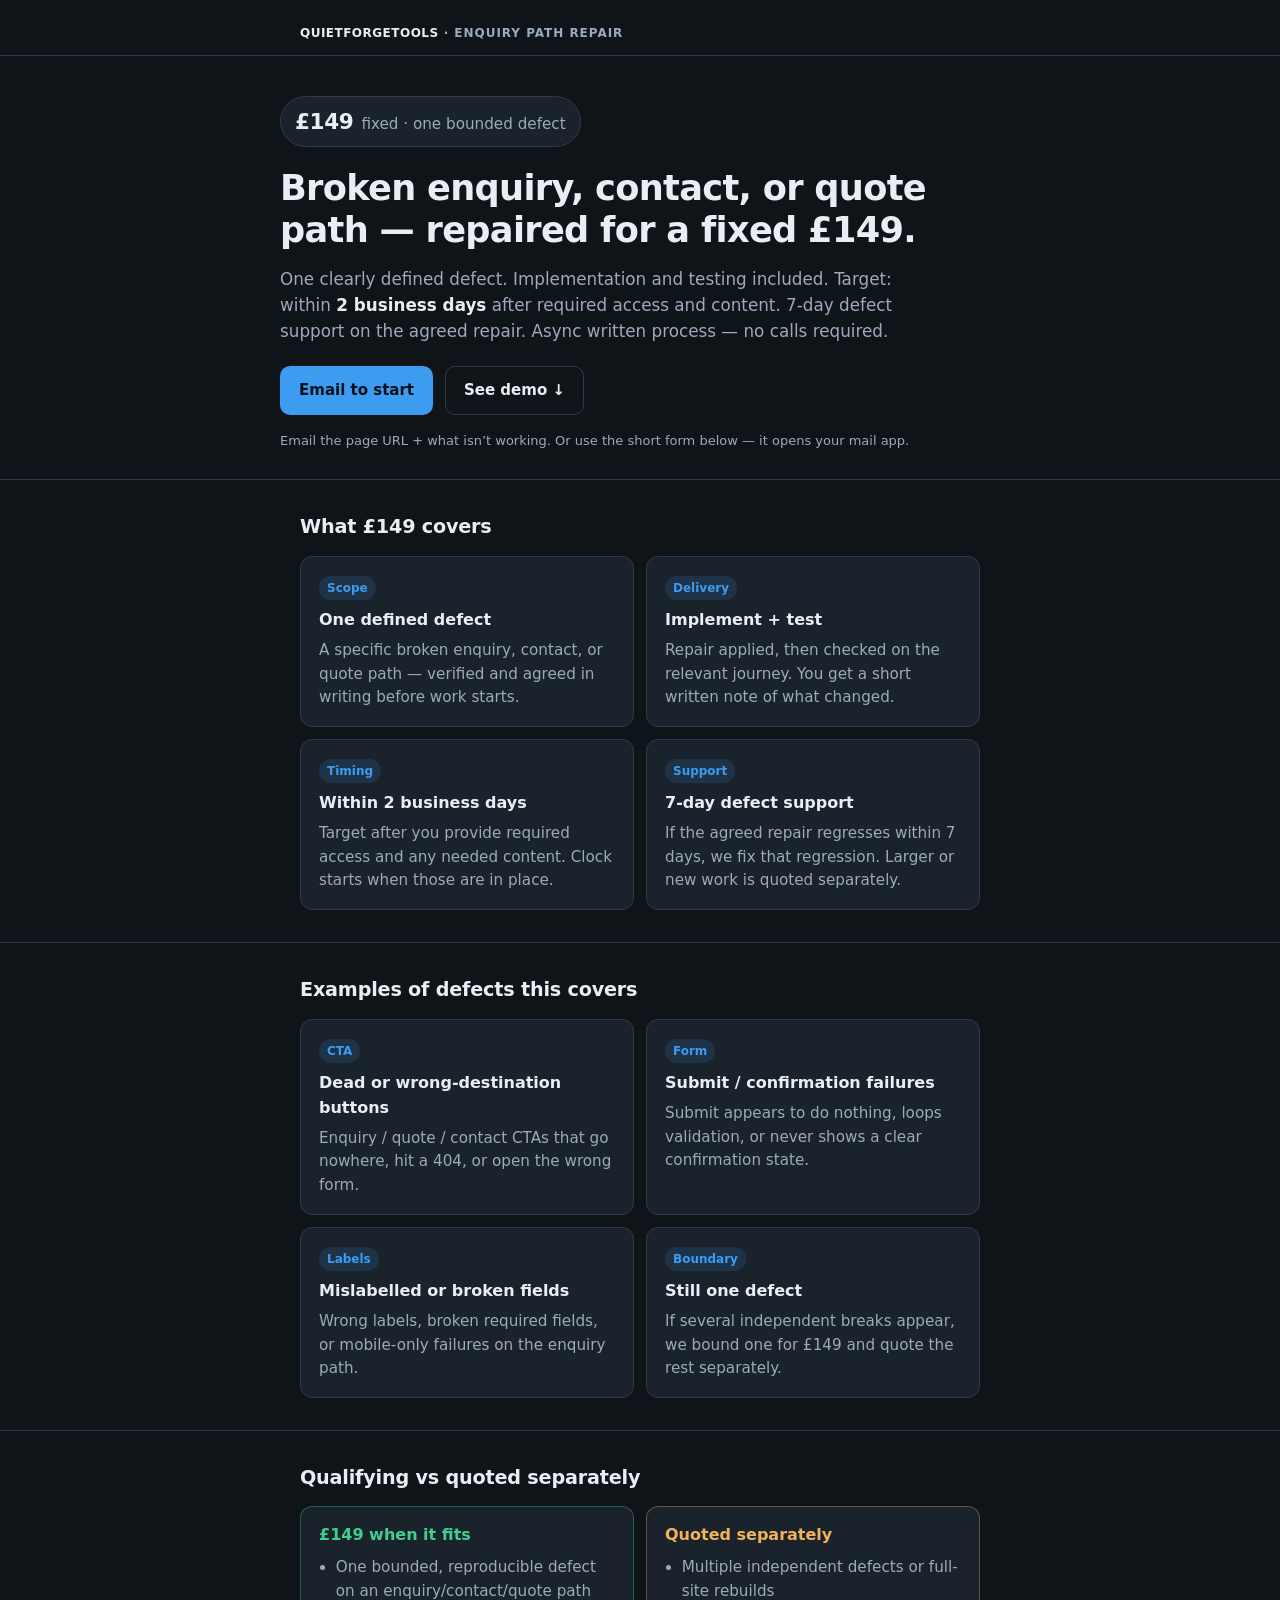
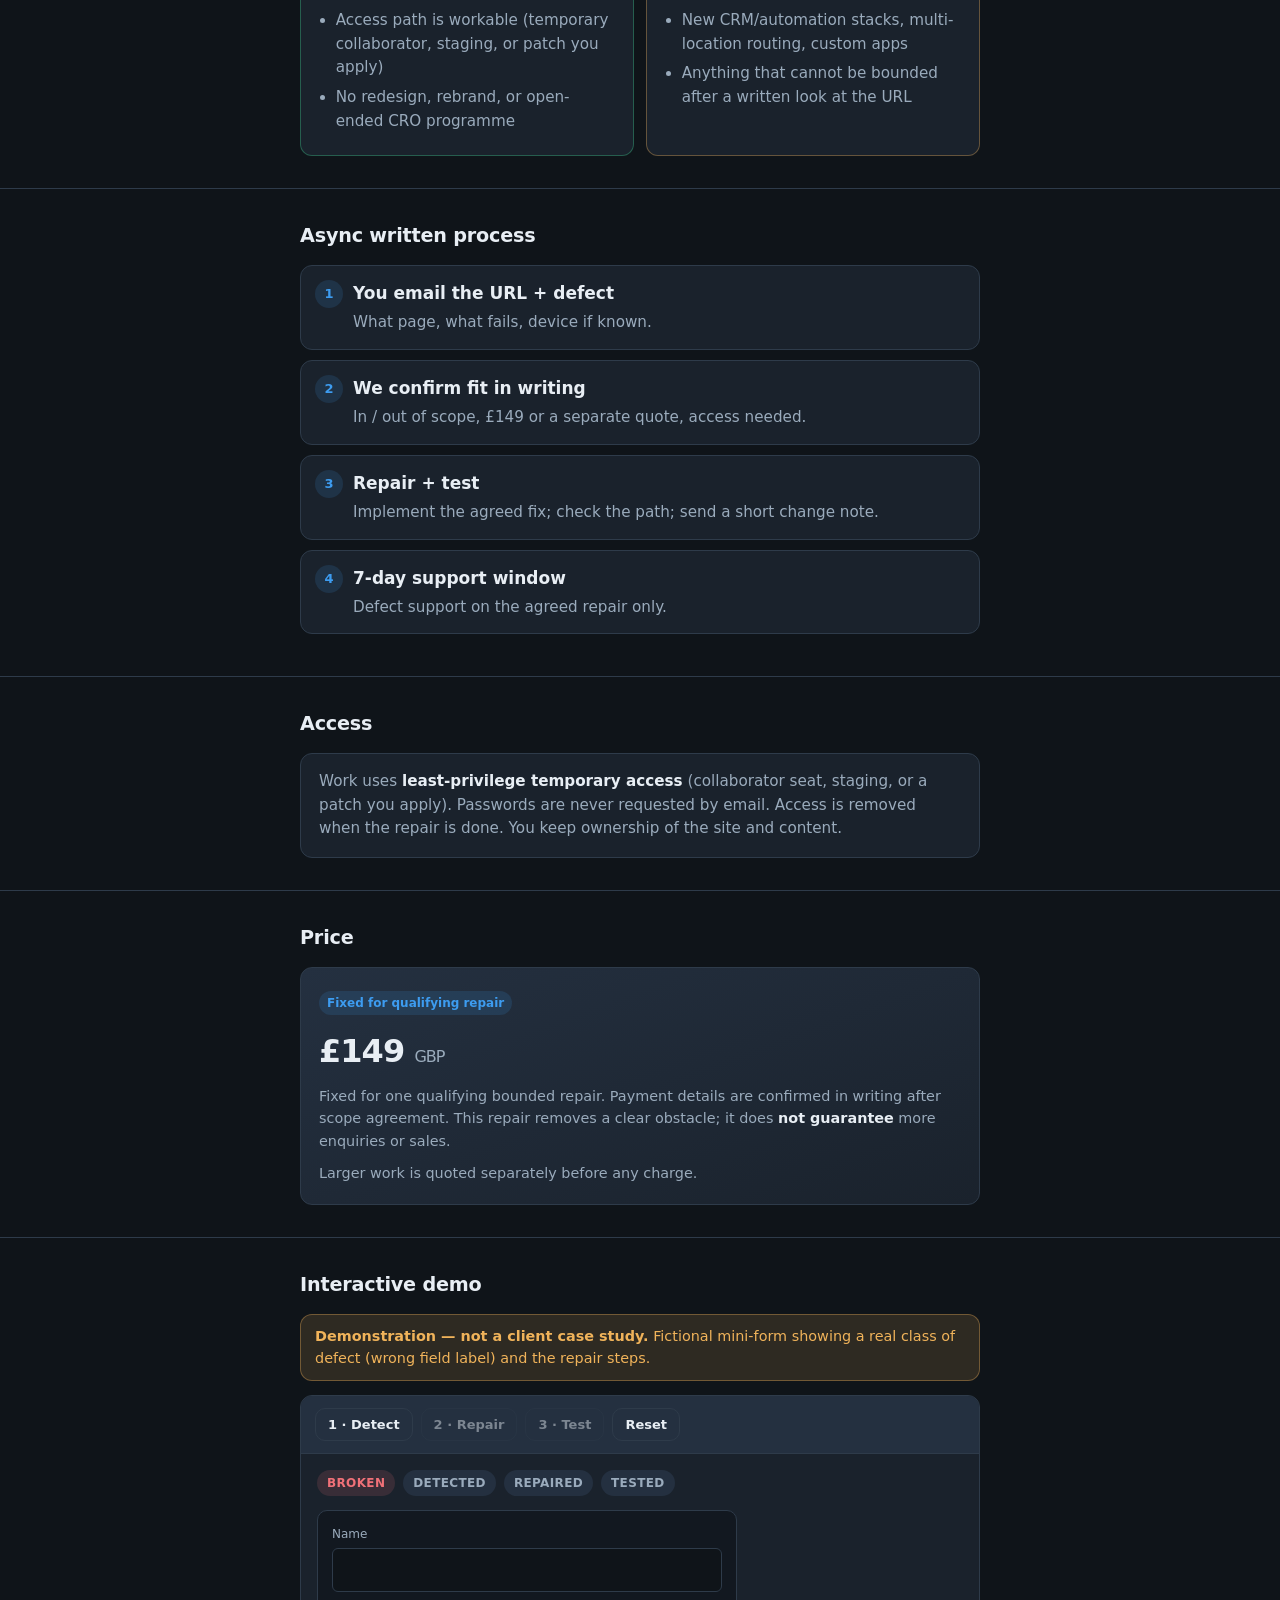
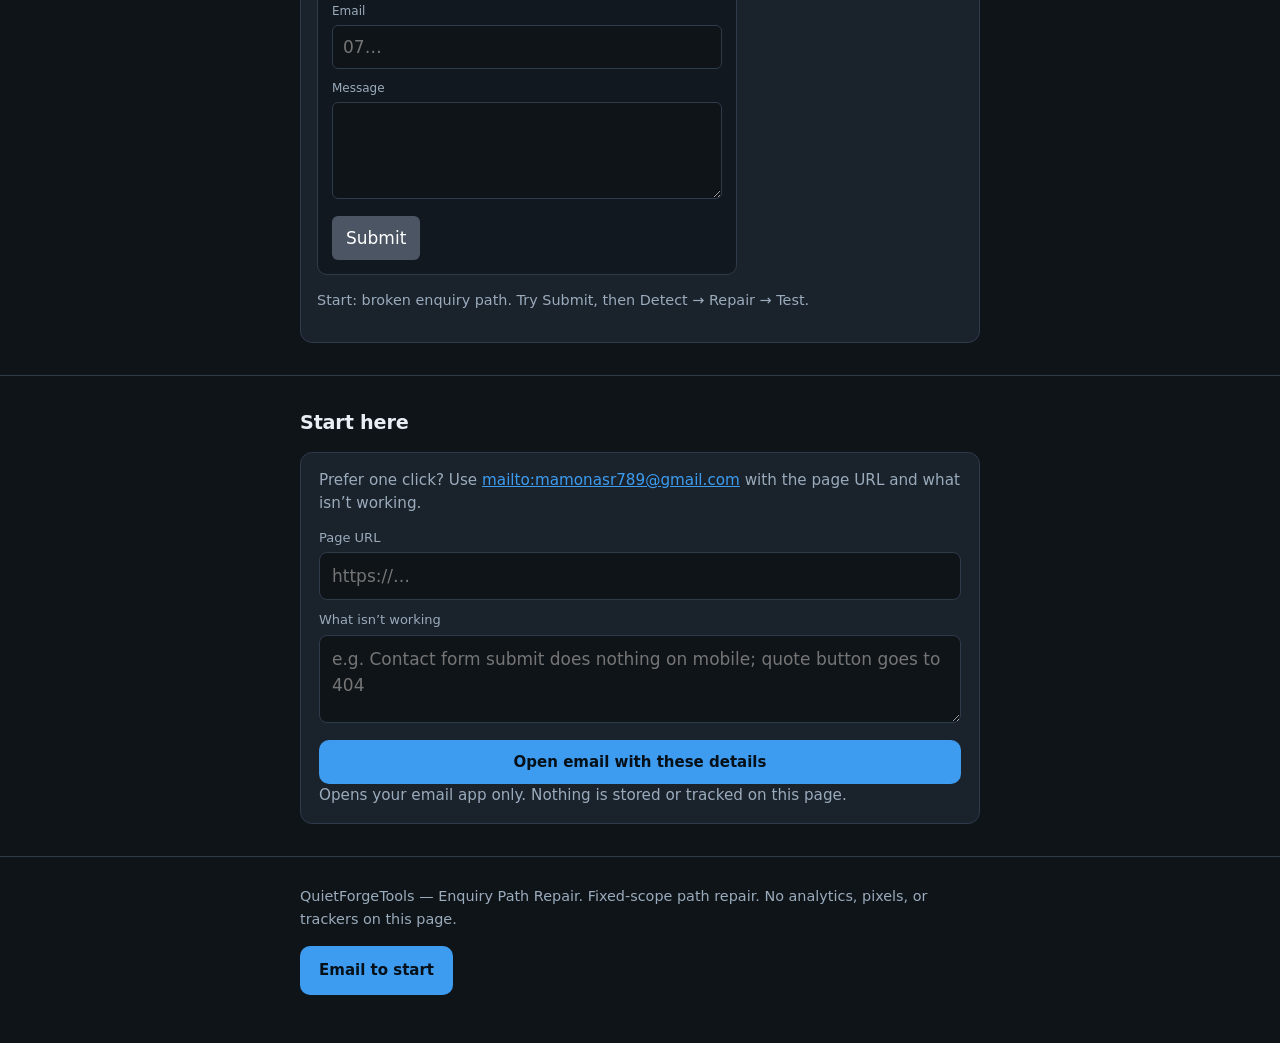
==== index.html @ 71a344bf "Initial Enquiry Path Repair £149 offer page QuietForgeTools challenge sales surface. No trackers. De" ====
<!DOCTYPE html>
<html lang="en">
<head>
  <meta charset="utf-8" />
  <meta name="viewport" content="width=device-width, initial-scale=1" />
  <title>Enquiry Path Repair — £149 | QuietForgeTools</title>
  <meta name="description" content="Fixed £149 repair for one clearly defined broken enquiry, contact, or quote path. Implementation, testing, async written process. QuietForgeTools." />
  <link rel="stylesheet" href="styles.css" />
</head>
<body>
  <header>
    <div class="wrap">
      <div class="brand"><span>QuietForgeTools</span> · Enquiry Path Repair</div>
    </div>
  </header>

  <main>
    <div class="wrap hero">
      <div class="price-chip"><strong>£149</strong> fixed · one bounded defect</div>
      <h1>Broken enquiry, contact, or quote path — repaired for a fixed £149.</h1>
      <p class="lead">
        One clearly defined defect. Implementation and testing included.
        Target: within <strong style="color:var(--text)">2 business days</strong> after required access and content.
        7-day defect support on the agreed repair. Async written process — no calls required.
      </p>
      <div class="cta-row">
        <a class="btn btn-primary" href="mailto:mamonasr789@gmail.com?subject=Enquiry%20Path%20Repair%20%E2%80%94%20%C2%A3149&body=Page%20URL%3A%20%0A%0AWhat%20isn%27t%20working%3A%20%0A">Email to start</a>
        <a class="btn btn-ghost" href="#demo">See demo ↓</a>
        <p class="btn-note">Email the page URL + what isn’t working. Or use the short form below — it opens your mail app.</p>
      </div>
    </div>

    <section id="what">
      <div class="wrap">
        <h2>What £149 covers</h2>
        <div class="grid two">
          <div class="card">
            <div class="tag">Scope</div>
            <h3>One defined defect</h3>
            <p>A specific broken enquiry, contact, or quote path — verified and agreed in writing before work starts.</p>
          </div>
          <div class="card">
            <div class="tag">Delivery</div>
            <h3>Implement + test</h3>
            <p>Repair applied, then checked on the relevant journey. You get a short written note of what changed.</p>
          </div>
          <div class="card">
            <div class="tag">Timing</div>
            <h3>Within 2 business days</h3>
            <p>Target after you provide required access and any needed content. Clock starts when those are in place.</p>
          </div>
          <div class="card">
            <div class="tag">Support</div>
            <h3>7-day defect support</h3>
            <p>If the agreed repair regresses within 7 days, we fix that regression. Larger or new work is quoted separately.</p>
          </div>
        </div>
      </div>
    </section>


    <section id="examples">
      <div class="wrap">
        <h2>Examples of defects this covers</h2>
        <div class="grid two">
          <div class="card">
            <div class="tag">CTA</div>
            <h3>Dead or wrong-destination buttons</h3>
            <p>Enquiry / quote / contact CTAs that go nowhere, hit a 404, or open the wrong form.</p>
          </div>
          <div class="card">
            <div class="tag">Form</div>
            <h3>Submit / confirmation failures</h3>
            <p>Submit appears to do nothing, loops validation, or never shows a clear confirmation state.</p>
          </div>
          <div class="card">
            <div class="tag">Labels</div>
            <h3>Mislabelled or broken fields</h3>
            <p>Wrong labels, broken required fields, or mobile-only failures on the enquiry path.</p>
          </div>
          <div class="card">
            <div class="tag">Boundary</div>
            <h3>Still one defect</h3>
            <p>If several independent breaks appear, we bound one for £149 and quote the rest separately.</p>
          </div>
        </div>
      </div>
    </section>

    <section id="fit">
      <div class="wrap">
        <h2>Qualifying vs quoted separately</h2>
        <div class="vs">
          <div class="card yes">
            <h3 style="color: var(--ok);">£149 when it fits</h3>
            <ul>
              <li>One bounded, reproducible defect on an enquiry/contact/quote path</li>
              <li>Access path is workable (temporary collaborator, staging, or patch you apply)</li>
              <li>No redesign, rebrand, or open-ended CRO programme</li>
            </ul>
          </div>
          <div class="card no">
            <h3 style="color: var(--warn);">Quoted separately</h3>
            <ul>
              <li>Multiple independent defects or full-site rebuilds</li>
              <li>New CRM/automation stacks, multi-location routing, custom apps</li>
              <li>Anything that cannot be bounded after a written look at the URL</li>
            </ul>
          </div>
        </div>
      </div>
    </section>

    <section id="process">
      <div class="wrap">
        <h2>Async written process</h2>
        <ol class="steps">
          <li><strong>You email the URL + defect</strong><span>What page, what fails, device if known.</span></li>
          <li><strong>We confirm fit in writing</strong><span>In / out of scope, £149 or a separate quote, access needed.</span></li>
          <li><strong>Repair + test</strong><span>Implement the agreed fix; check the path; send a short change note.</span></li>
          <li><strong>7-day support window</strong><span>Defect support on the agreed repair only.</span></li>
        </ol>
      </div>
    </section>


    <section id="access">
      <div class="wrap">
        <h2>Access</h2>
        <div class="card">
          <p>
            Work uses <strong style="color: var(--text);">least-privilege temporary access</strong>
            (collaborator seat, staging, or a patch you apply). Passwords are never requested by email.
            Access is removed when the repair is done. You keep ownership of the site and content.
          </p>
        </div>
      </div>
    </section>

    <section id="pricing">
      <div class="wrap">
        <h2>Price</h2>
        <div class="price-box">
          <div class="tag">Fixed for qualifying repair</div>
          <div class="amount">£149 <span>GBP</span></div>
          <p class="fine" style="margin-bottom: 10px;">
            Fixed for one qualifying bounded repair. Payment details are confirmed in writing after scope agreement.
            This repair removes a clear obstacle; it does <strong style="color: var(--text);">not guarantee</strong> more enquiries or sales.
          </p>
          <p class="fine">Larger work is quoted separately before any charge.</p>
        </div>
      </div>
    </section>

    <section id="demo">
      <div class="wrap">
        <h2>Interactive demo</h2>
        <div class="demo-banner"><strong>Demonstration — not a client case study.</strong> Fictional mini-form showing a real class of defect (wrong field label) and the repair steps.</div>
        <div class="demo-panel">
          <div class="demo-toolbar">
            <button type="button" class="btn btn-ghost" id="btnDetect">1 · Detect</button>
            <button type="button" class="btn btn-ghost" id="btnRepair">2 · Repair</button>
            <button type="button" class="btn btn-ghost" id="btnTest">3 · Test</button>
            <button type="button" class="btn btn-ghost" id="btnReset">Reset</button>
          </div>
          <div class="demo-stage">
            <div class="demo-status" aria-live="polite">
              <span class="pill broken" id="pillBroken">Broken</span>
              <span class="pill detected" id="pillDetected">Detected</span>
              <span class="pill repaired" id="pillRepaired">Repaired</span>
              <span class="pill tested" id="pillTested">Tested</span>
            </div>
            <form class="fake-form" id="demoForm" novalidate>
              <div class="field">
                <label for="demoName">Name</label>
                <input id="demoName" name="name" autocomplete="name" />
              </div>
              <div class="field">
                <label for="demoPhone" id="demoLabelPhone">Email</label>
                <input id="demoPhone" name="phone" type="tel" inputmode="tel" autocomplete="tel" placeholder="07…" />
              </div>
              <div class="field">
                <label for="demoMsg">Message</label>
                <textarea id="demoMsg" name="message" rows="3"></textarea>
              </div>
              <button type="submit">Submit</button>
              <p class="err" role="alert">Nothing useful happens — the phone field is mislabelled “Email”, and there is no confirmation.</p>
              <p class="okmsg" role="status">Enquiry path complete (demo). On a live site this would also confirm your real delivery route.</p>
            </form>
            <p class="demo-log" id="demoLog" aria-live="polite"></p>
          </div>
        </div>
      </div>
    </section>

    <section id="start">
      <div class="wrap">
        <h2>Start here</h2>
        <div class="card">
          <p style="margin-bottom: 12px;">
            Prefer one click? Use
            <a href="mailto:mamonasr789@gmail.com?subject=Enquiry%20Path%20Repair%20%E2%80%94%20%C2%A3149&body=Page%20URL%3A%20%0A%0AWhat%20isn%27t%20working%3A%20%0A">mailto:mamonasr789@gmail.com</a>
            with the page URL and what isn’t working.
          </p>
          <form id="intakeForm" class="intake">
            <div>
              <label for="intakeUrl">Page URL</label>
              <input id="intakeUrl" name="url" type="url" placeholder="https://…" required />
            </div>
            <div>
              <label for="intakeDefect">What isn’t working</label>
              <textarea id="intakeDefect" name="defect" required placeholder="e.g. Contact form submit does nothing on mobile; quote button goes to 404"></textarea>
            </div>
            <button type="submit" class="btn btn-primary">Open email with these details</button>
          </form>
          <p class="btn-note">Opens your email app only. Nothing is stored or tracked on this page.</p>
        </div>
      </div>
    </section>
  </main>

  <footer>
    <div class="wrap">
      <p class="fine">QuietForgeTools — Enquiry Path Repair. Fixed-scope path repair. No analytics, pixels, or trackers on this page.</p>
      <div class="cta-row">
        <a class="btn btn-primary" href="mailto:mamonasr789@gmail.com?subject=Enquiry%20Path%20Repair%20%E2%80%94%20%C2%A3149&body=Page%20URL%3A%20%0A%0AWhat%20isn%27t%20working%3A%20%0A">Email to start</a>
      </div>
    </div>
  </footer>
  <script src="demo.js"></script>
</body>
</html>
---- styles.css ----
:root {
  --bg: #0f1419;
  --surface: #1a222c;
  --surface2: #243040;
  --text: #e8eef4;
  --muted: #9aabbc;
  --accent: #3d9cf0;
  --accent-soft: rgba(61, 156, 240, 0.14);
  --border: #2e3b4a;
  --ok: #3ecf8e;
  --ok-soft: rgba(62, 207, 142, 0.14);
  --warn: #f0b35a;
  --warn-soft: rgba(240, 179, 90, 0.14);
  --bad: #f07178;
  --bad-soft: rgba(240, 113, 120, 0.14);
  --radius: 12px;
  --max: 720px;
  --font: "Segoe UI", system-ui, -apple-system, sans-serif;
}
* { box-sizing: border-box; }
html { scroll-behavior: smooth; }
body {
  margin: 0;
  font-family: var(--font);
  background: var(--bg);
  color: var(--text);
  line-height: 1.55;
  font-size: 17px;
}
a { color: var(--accent); }
.wrap { max-width: var(--max); margin: 0 auto; padding: 0 20px; }
header {
  padding: 24px 0 12px;
  border-bottom: 1px solid var(--border);
}
.brand {
  font-size: 12px;
  letter-spacing: 0.08em;
  text-transform: uppercase;
  color: var(--muted);
  font-weight: 600;
}
.brand span { color: var(--text); font-weight: 700; letter-spacing: 0.04em; }
.hero { padding: 40px 0 28px; }
h1 {
  font-size: clamp(1.65rem, 4.2vw, 2.2rem);
  line-height: 1.2;
  margin: 0 0 14px;
  font-weight: 700;
  letter-spacing: -0.02em;
}
.lead {
  font-size: 1.05rem;
  color: var(--muted);
  margin: 0 0 22px;
  max-width: 38em;
}
.price-chip {
  display: inline-flex;
  align-items: baseline;
  gap: 8px;
  background: var(--surface);
  border: 1px solid var(--border);
  border-radius: 999px;
  padding: 8px 14px;
  margin-bottom: 20px;
  font-size: 0.95rem;
  color: var(--muted);
}
.price-chip strong {
  color: var(--text);
  font-size: 1.35rem;
  letter-spacing: -0.02em;
}
.cta-row { display: flex; flex-wrap: wrap; gap: 12px; align-items: center; }
.btn {
  display: inline-block;
  padding: 12px 18px;
  border-radius: 10px;
  font-weight: 600;
  font-size: 15px;
  text-decoration: none;
  border: 1px solid transparent;
  cursor: pointer;
  font-family: inherit;
}
.btn-primary { background: var(--accent); color: #061018; }
.btn-primary:hover { filter: brightness(1.06); }
.btn-ghost {
  background: transparent;
  color: var(--text);
  border-color: var(--border);
}
.btn-ghost:hover { border-color: var(--muted); }
.btn-note {
  font-size: 13px;
  color: var(--muted);
  width: 100%;
  margin: 4px 0 0;
}
section { padding: 32px 0; border-top: 1px solid var(--border); }
h2 {
  font-size: 1.2rem;
  margin: 0 0 14px;
  letter-spacing: -0.01em;
}
h3 { font-size: 1rem; margin: 0 0 6px; }
.grid { display: grid; gap: 12px; grid-template-columns: 1fr; }
@media (min-width: 560px) {
  .grid.two { grid-template-columns: 1fr 1fr; }
}
.card {
  background: var(--surface);
  border: 1px solid var(--border);
  border-radius: var(--radius);
  padding: 16px 18px;
}
.card p { margin: 0; color: var(--muted); font-size: 0.95rem; }
.tag {
  display: inline-block;
  font-size: 12px;
  font-weight: 600;
  color: var(--accent);
  background: var(--accent-soft);
  padding: 3px 8px;
  border-radius: 999px;
  margin-bottom: 8px;
}
.vs { display: grid; gap: 12px; }
@media (min-width: 560px) { .vs { grid-template-columns: 1fr 1fr; } }
.vs .yes { border-color: rgba(62, 207, 142, 0.35); }
.vs .no { border-color: rgba(240, 179, 90, 0.35); }
.vs ul { margin: 8px 0 0; padding-left: 1.1em; color: var(--muted); font-size: 0.95rem; }
.vs li { margin-bottom: 6px; }
.price-box {
  background: linear-gradient(160deg, var(--surface2), var(--surface));
  border: 1px solid var(--border);
  border-radius: var(--radius);
  padding: 20px 18px;
}
.price-box .amount {
  font-size: 2rem;
  font-weight: 700;
  letter-spacing: -0.03em;
  margin: 4px 0 8px;
}
.price-box .amount span { font-size: 1rem; font-weight: 500; color: var(--muted); }
.steps { counter-reset: step; list-style: none; padding: 0; margin: 0; }
.steps li {
  position: relative;
  padding: 14px 14px 14px 52px;
  margin-bottom: 10px;
  background: var(--surface);
  border: 1px solid var(--border);
  border-radius: var(--radius);
}
.steps li::before {
  counter-increment: step;
  content: counter(step);
  position: absolute;
  left: 14px;
  top: 14px;
  width: 28px;
  height: 28px;
  border-radius: 50%;
  background: var(--accent-soft);
  color: var(--accent);
  font-weight: 700;
  font-size: 13px;
  display: flex;
  align-items: center;
  justify-content: center;
}
.steps strong { display: block; margin-bottom: 2px; }
.steps span { color: var(--muted); font-size: 0.95rem; }
.fine { font-size: 0.9rem; color: var(--muted); margin: 0; }
footer {
  padding: 28px 0 48px;
  border-top: 1px solid var(--border);
  font-size: 0.85rem;
  color: var(--muted);
}
footer .cta-row { margin-top: 16px; }

.demo-banner {
  background: var(--warn-soft);
  border: 1px solid rgba(240, 179, 90, 0.35);
  color: var(--warn);
  border-radius: var(--radius);
  padding: 10px 14px;
  font-size: 0.9rem;
  margin-bottom: 14px;
}
.demo-panel {
  background: var(--surface);
  border: 1px solid var(--border);
  border-radius: var(--radius);
  overflow: hidden;
}
.demo-toolbar {
  display: flex;
  flex-wrap: wrap;
  gap: 8px;
  padding: 12px 14px;
  border-bottom: 1px solid var(--border);
  background: var(--surface2);
}
.demo-toolbar .btn { padding: 8px 12px; font-size: 13px; }
.demo-toolbar .btn:disabled { opacity: 0.45; cursor: not-allowed; }
.demo-stage { padding: 16px; }
.demo-status {
  display: flex;
  flex-wrap: wrap;
  gap: 8px;
  margin-bottom: 14px;
}
.pill {
  font-size: 12px;
  font-weight: 700;
  letter-spacing: 0.03em;
  text-transform: uppercase;
  padding: 4px 10px;
  border-radius: 999px;
  background: var(--surface2);
  color: var(--muted);
}
.pill.on.broken { background: var(--bad-soft); color: var(--bad); }
.pill.on.detected { background: var(--warn-soft); color: var(--warn); }
.pill.on.repaired { background: var(--ok-soft); color: var(--ok); }
.pill.on.tested { background: var(--accent-soft); color: var(--accent); }
.fake-form {
  border: 1px solid var(--border);
  border-radius: 10px;
  padding: 14px;
  background: #121820;
  max-width: 420px;
}
.fake-form label {
  display: block;
  font-size: 12px;
  color: var(--muted);
  margin-bottom: 4px;
}
.fake-form .field { margin-bottom: 10px; }
.fake-form input,
.fake-form textarea {
  width: 100%;
  border: 1px solid var(--border);
  border-radius: 6px;
  padding: 8px 10px;
  background: var(--bg);
  color: var(--text);
  font: inherit;
}
.fake-form button {
  background: #4b5563;
  color: #fff;
  border: 0;
  padding: 9px 14px;
  border-radius: 6px;
  font: inherit;
  cursor: pointer;
}
.fake-form.fixed button { background: var(--ok); color: #061018; font-weight: 600; }
.fake-form .err,
.fake-form .okmsg {
  display: none;
  margin-top: 10px;
  font-size: 0.85rem;
}
.fake-form .err { color: var(--bad); }
.fake-form .okmsg { color: var(--ok); }
.fake-form.show-err .err { display: block; }
.fake-form.show-ok .okmsg { display: block; }
.demo-log {
  margin-top: 14px;
  font-size: 0.9rem;
  color: var(--muted);
  min-height: 1.4em;
}
.demo-log code {
  color: var(--text);
  background: var(--surface2);
  padding: 1px 6px;
  border-radius: 4px;
  font-size: 0.85em;
}
.intake {
  display: grid;
  gap: 10px;
  margin-top: 12px;
}
.intake label { font-size: 13px; color: var(--muted); display: block; margin-bottom: 4px; }
.intake input,
.intake textarea {
  width: 100%;
  border: 1px solid var(--border);
  border-radius: 8px;
  padding: 10px 12px;
  background: var(--bg);
  color: var(--text);
  font: inherit;
}
.intake textarea { min-height: 88px; resize: vertical; }
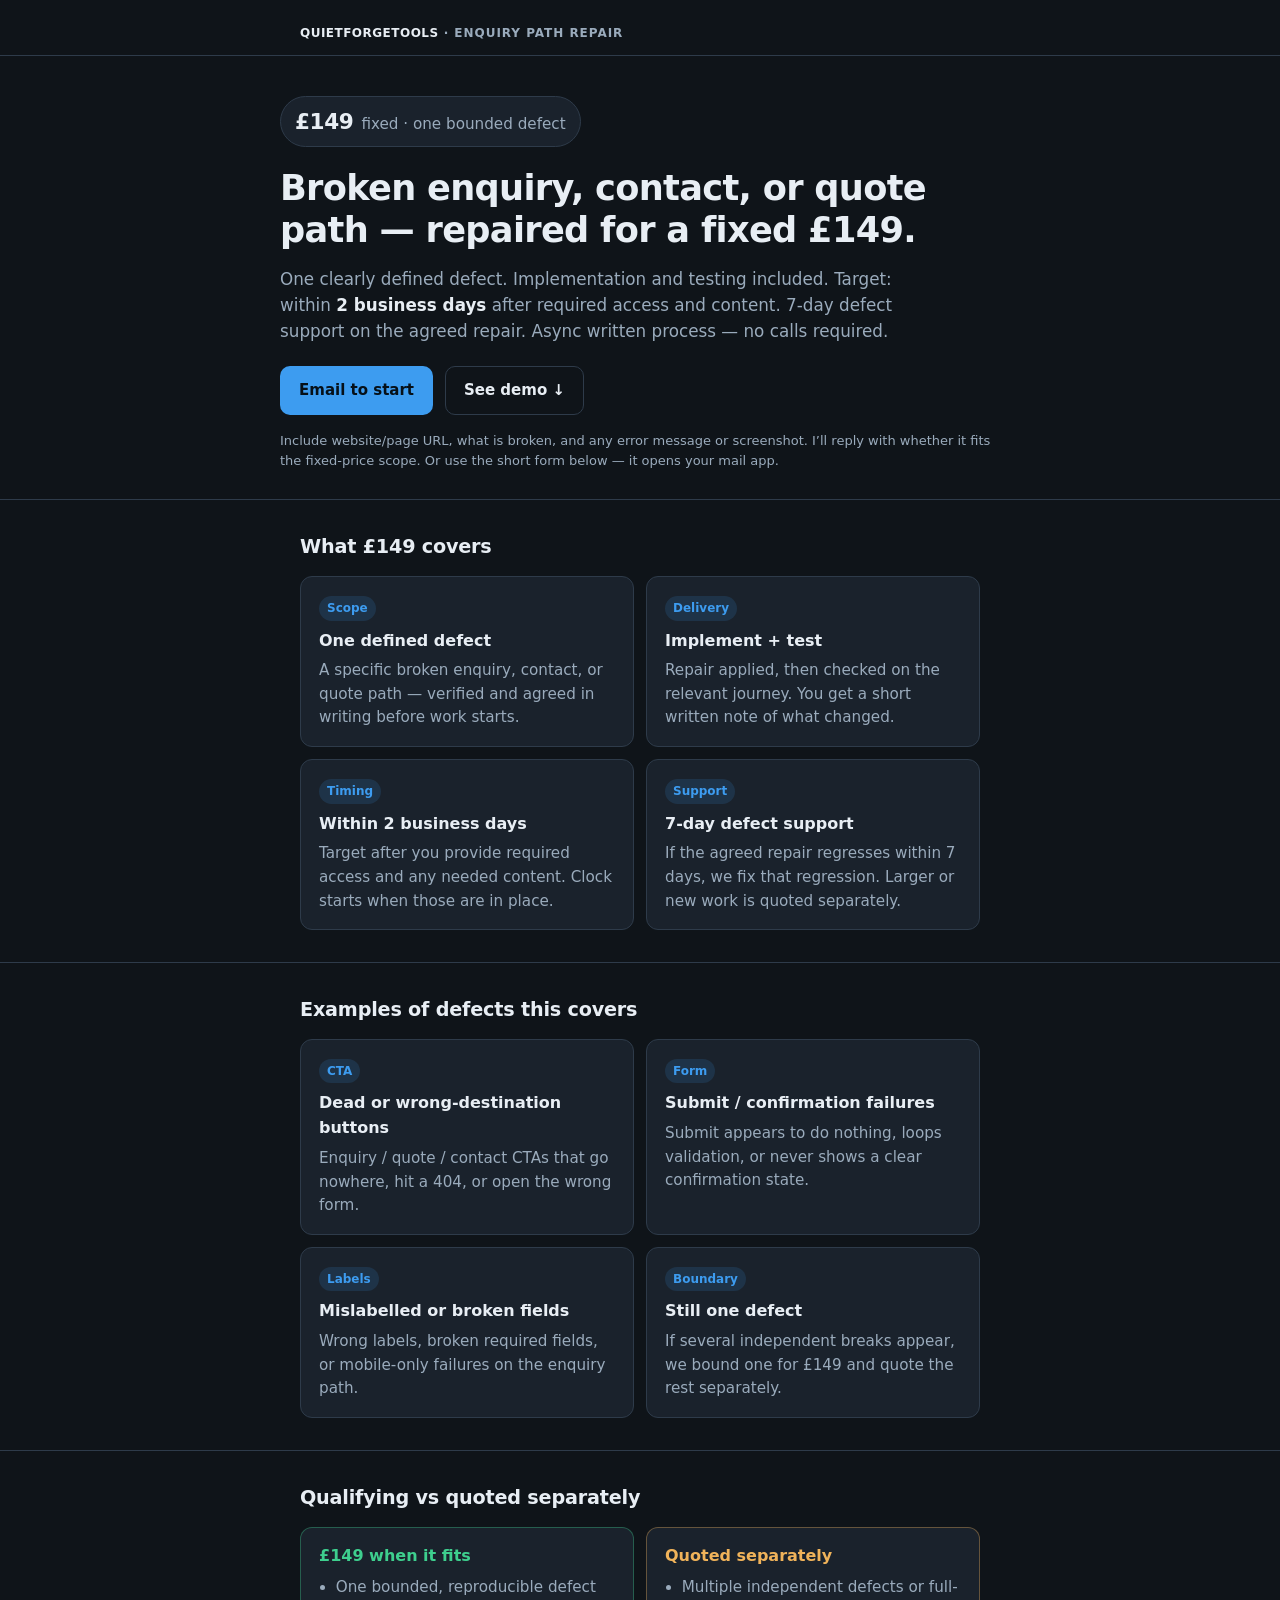
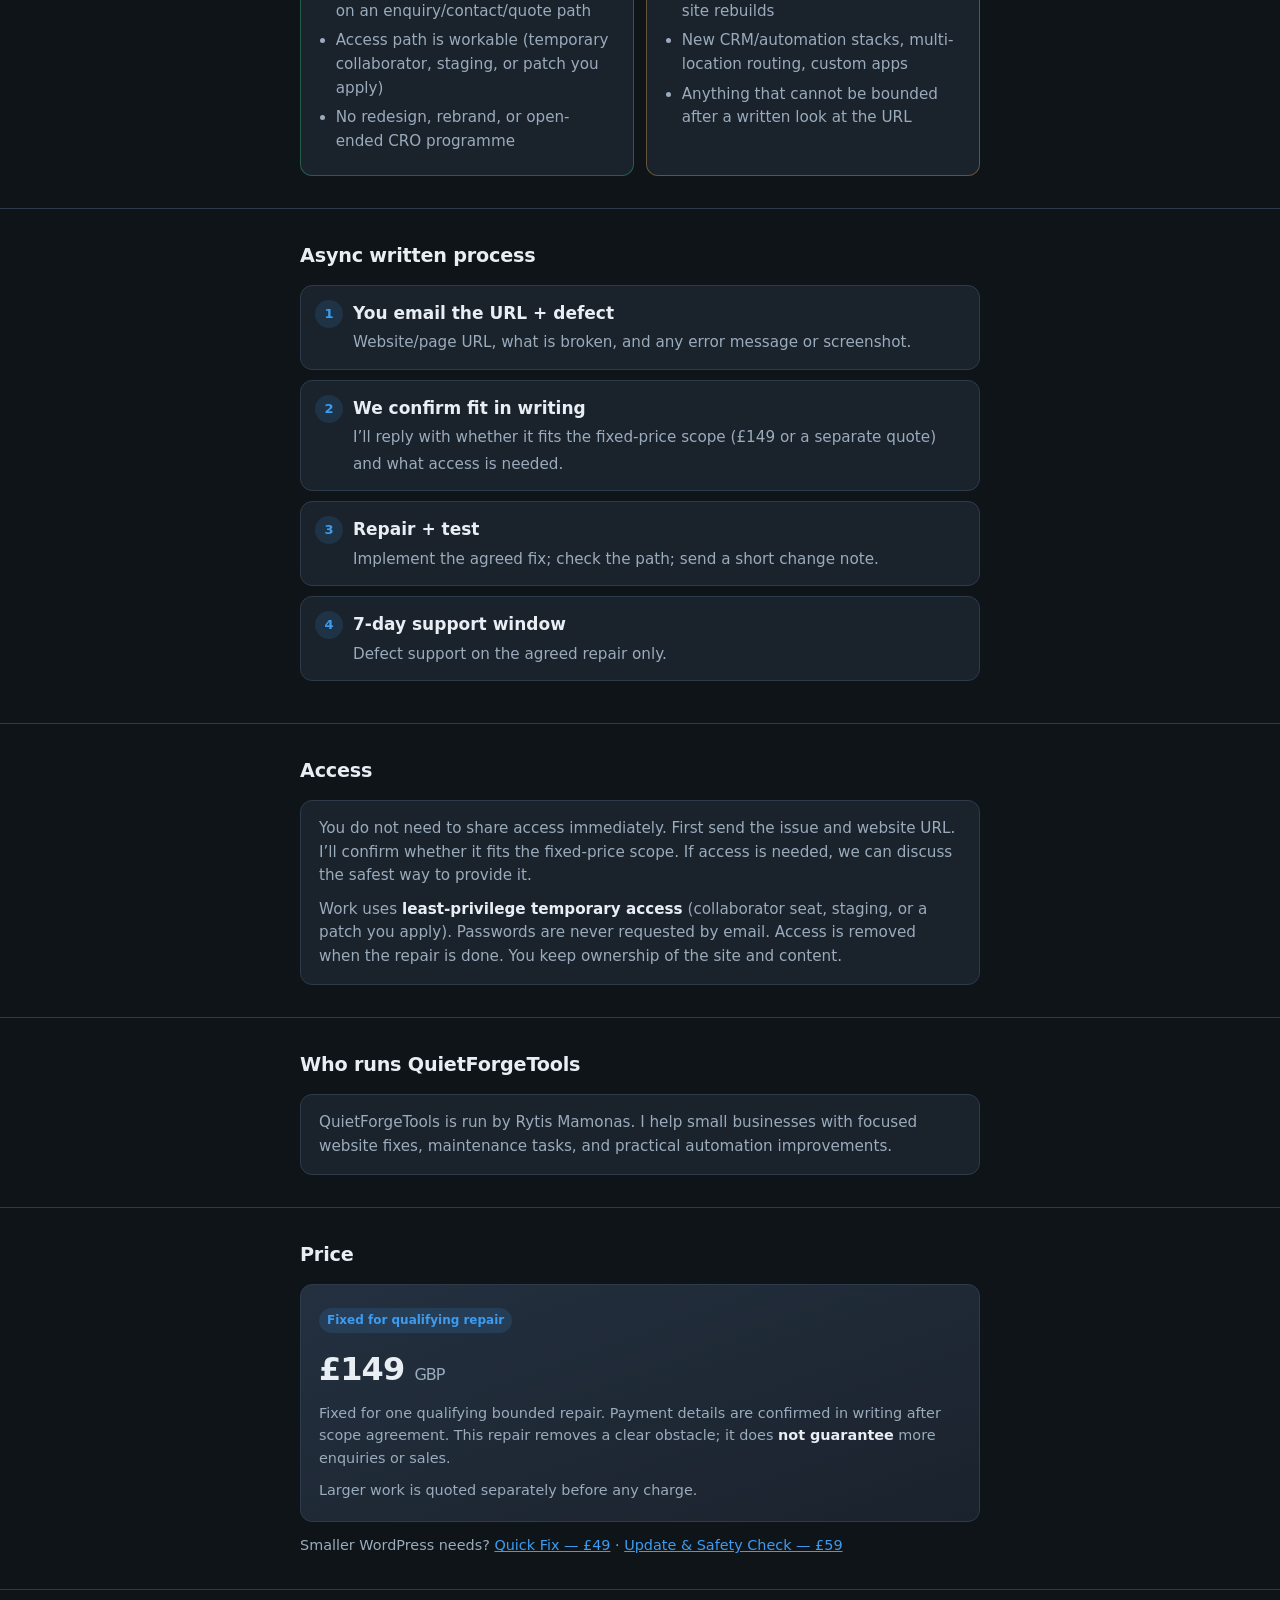
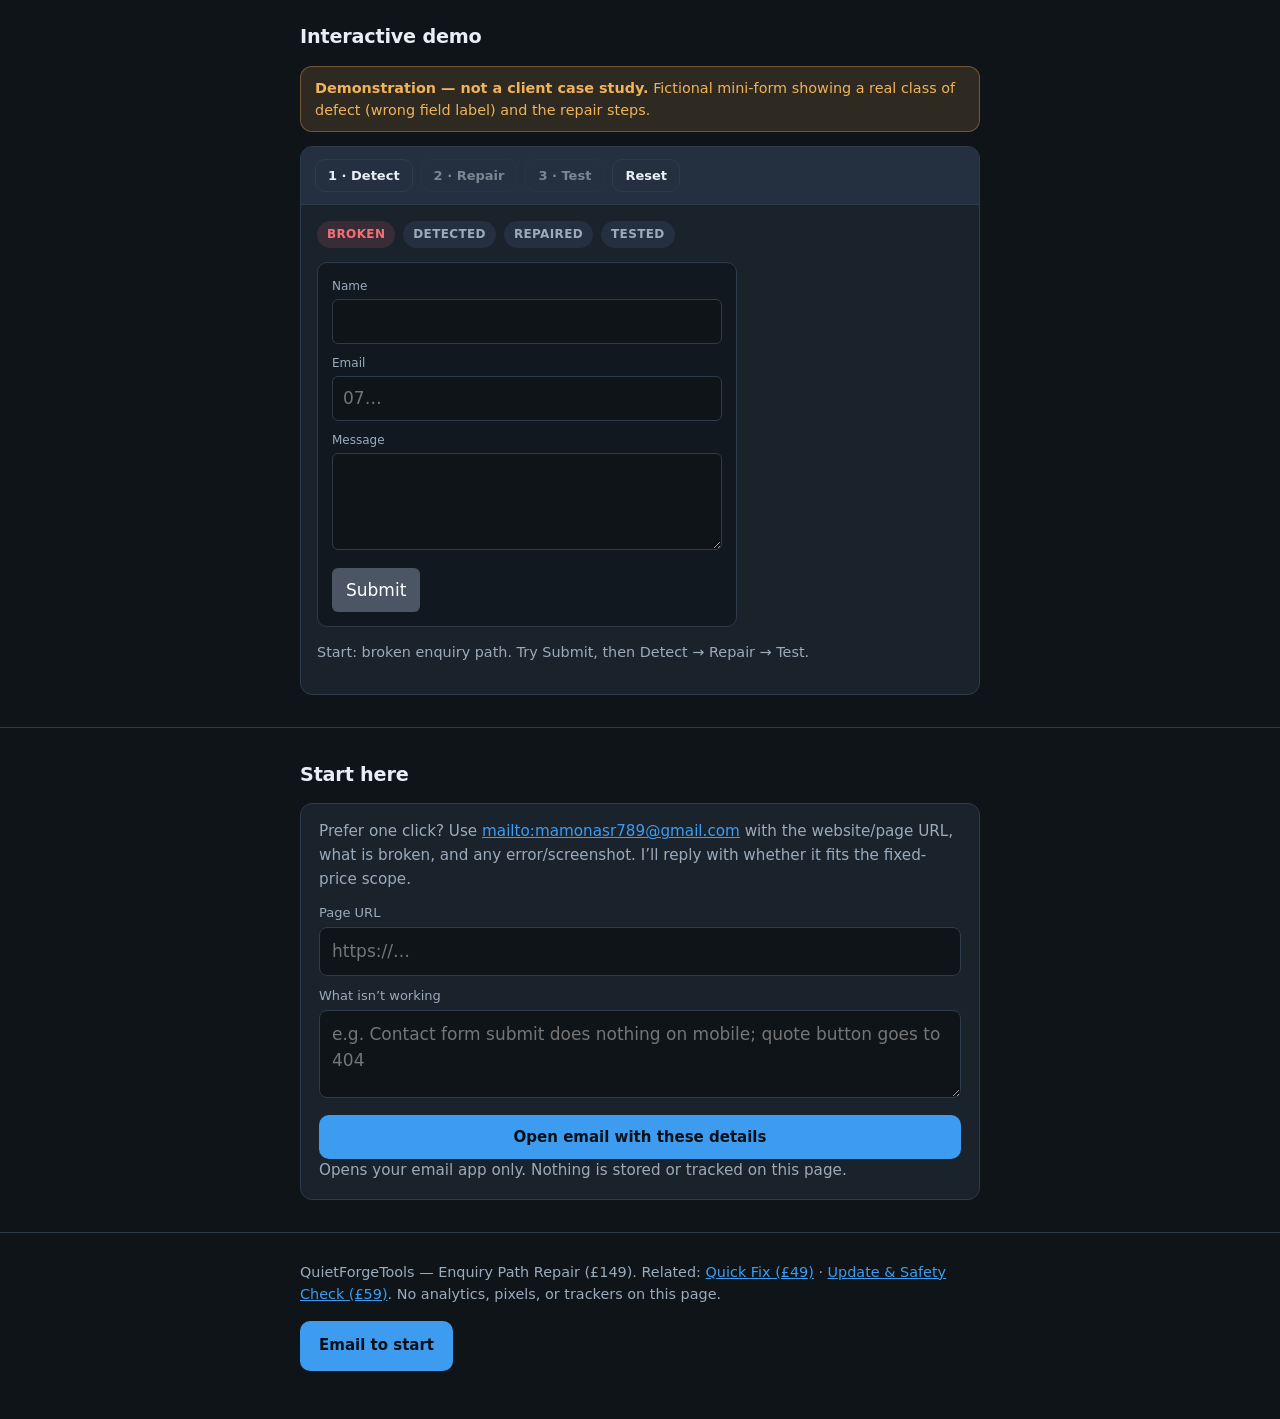
==== commit 61ad6ab3: "Task294: who runs QuietForgeTools + related £49/£59 links + CTA clarity" ====
--- a/index.html
+++ b/index.html
@@ -24,9 +24,9 @@
         7-day defect support on the agreed repair. Async written process — no calls required.
       </p>
       <div class="cta-row">
-        <a class="btn btn-primary" href="mailto:mamonasr789@gmail.com?subject=Enquiry%20Path%20Repair%20%E2%80%94%20%C2%A3149&body=Page%20URL%3A%20%0A%0AWhat%20isn%27t%20working%3A%20%0A">Email to start</a>
+        <a class="btn btn-primary" href="mailto:mamonasr789@gmail.com?subject=Enquiry%20Path%20Repair%20%E2%80%94%20%C2%A3149&body=Website%20%2F%20page%20URL%3A%20%0AWhat%20is%20broken%3A%20%0AError%20message%20or%20screenshot%20(if%20any)%3A%20%0A%0AI%27ll%20reply%20with%20whether%20it%20fits%20the%20fixed-price%20scope.%0A">Email to start</a>
         <a class="btn btn-ghost" href="#demo">See demo ↓</a>
-        <p class="btn-note">Email the page URL + what isn’t working. Or use the short form below — it opens your mail app.</p>
+        <p class="btn-note">Include website/page URL, what is broken, and any error message or screenshot. I’ll reply with whether it fits the fixed-price scope. Or use the short form below — it opens your mail app.</p>
       </div>
     </div>
 
@@ -115,8 +115,8 @@
       <div class="wrap">
         <h2>Async written process</h2>
         <ol class="steps">
-          <li><strong>You email the URL + defect</strong><span>What page, what fails, device if known.</span></li>
-          <li><strong>We confirm fit in writing</strong><span>In / out of scope, £149 or a separate quote, access needed.</span></li>
+          <li><strong>You email the URL + defect</strong><span>Website/page URL, what is broken, and any error message or screenshot.</span></li>
+          <li><strong>We confirm fit in writing</strong><span>I’ll reply with whether it fits the fixed-price scope (£149 or a separate quote) and what access is needed.</span></li>
           <li><strong>Repair + test</strong><span>Implement the agreed fix; check the path; send a short change note.</span></li>
           <li><strong>7-day support window</strong><span>Defect support on the agreed repair only.</span></li>
         </ol>
@@ -129,10 +129,23 @@
         <h2>Access</h2>
         <div class="card">
           <p>
+            You do not need to share access immediately. First send the issue and website URL.
+            I’ll confirm whether it fits the fixed-price scope. If access is needed, we can discuss the safest way to provide it.
+          </p>
+          <p style="margin-top:10px">
             Work uses <strong style="color: var(--text);">least-privilege temporary access</strong>
             (collaborator seat, staging, or a patch you apply). Passwords are never requested by email.
             Access is removed when the repair is done. You keep ownership of the site and content.
           </p>
+        </div>
+      </div>
+    </section>
+
+    <section id="who">
+      <div class="wrap">
+        <h2>Who runs QuietForgeTools</h2>
+        <div class="card">
+          <p>QuietForgeTools is run by Rytis Mamonas. I help small businesses with focused website fixes, maintenance tasks, and practical automation improvements.</p>
         </div>
       </div>
     </section>
@@ -149,6 +162,12 @@
           </p>
           <p class="fine">Larger work is quoted separately before any charge.</p>
         </div>
+        <p class="fine" style="margin-top:12px">
+          Smaller WordPress needs?
+          <a href="https://mamonasr789-png.github.io/quietforgetools-wp-maintenance/quick-fix/">Quick Fix — £49</a>
+          ·
+          <a href="https://mamonasr789-png.github.io/quietforgetools-wp-maintenance/">Update &amp; Safety Check — £59</a>
+        </p>
       </div>
     </section>
 
@@ -199,8 +218,8 @@
         <div class="card">
           <p style="margin-bottom: 12px;">
             Prefer one click? Use
-            <a href="mailto:mamonasr789@gmail.com?subject=Enquiry%20Path%20Repair%20%E2%80%94%20%C2%A3149&body=Page%20URL%3A%20%0A%0AWhat%20isn%27t%20working%3A%20%0A">mailto:mamonasr789@gmail.com</a>
-            with the page URL and what isn’t working.
+            <a href="mailto:mamonasr789@gmail.com?subject=Enquiry%20Path%20Repair%20%E2%80%94%20%C2%A3149&body=Website%20%2F%20page%20URL%3A%20%0AWhat%20is%20broken%3A%20%0AError%20message%20or%20screenshot%20(if%20any)%3A%20%0A%0AI%27ll%20reply%20with%20whether%20it%20fits%20the%20fixed-price%20scope.%0A">mailto:mamonasr789@gmail.com</a>
+            with the website/page URL, what is broken, and any error/screenshot. I’ll reply with whether it fits the fixed-price scope.
           </p>
           <form id="intakeForm" class="intake">
             <div>
@@ -221,9 +240,13 @@
 
   <footer>
     <div class="wrap">
-      <p class="fine">QuietForgeTools — Enquiry Path Repair. Fixed-scope path repair. No analytics, pixels, or trackers on this page.</p>
+      <p class="fine">QuietForgeTools — Enquiry Path Repair (£149). Related:
+        <a href="https://mamonasr789-png.github.io/quietforgetools-wp-maintenance/quick-fix/">Quick Fix (£49)</a>
+        ·
+        <a href="https://mamonasr789-png.github.io/quietforgetools-wp-maintenance/">Update &amp; Safety Check (£59)</a>.
+        No analytics, pixels, or trackers on this page.</p>
       <div class="cta-row">
-        <a class="btn btn-primary" href="mailto:mamonasr789@gmail.com?subject=Enquiry%20Path%20Repair%20%E2%80%94%20%C2%A3149&body=Page%20URL%3A%20%0A%0AWhat%20isn%27t%20working%3A%20%0A">Email to start</a>
+        <a class="btn btn-primary" href="mailto:mamonasr789@gmail.com?subject=Enquiry%20Path%20Repair%20%E2%80%94%20%C2%A3149&body=Website%20%2F%20page%20URL%3A%20%0AWhat%20is%20broken%3A%20%0AError%20message%20or%20screenshot%20(if%20any)%3A%20%0A%0AI%27ll%20reply%20with%20whether%20it%20fits%20the%20fixed-price%20scope.%0A">Email to start</a>
       </div>
     </div>
   </footer>
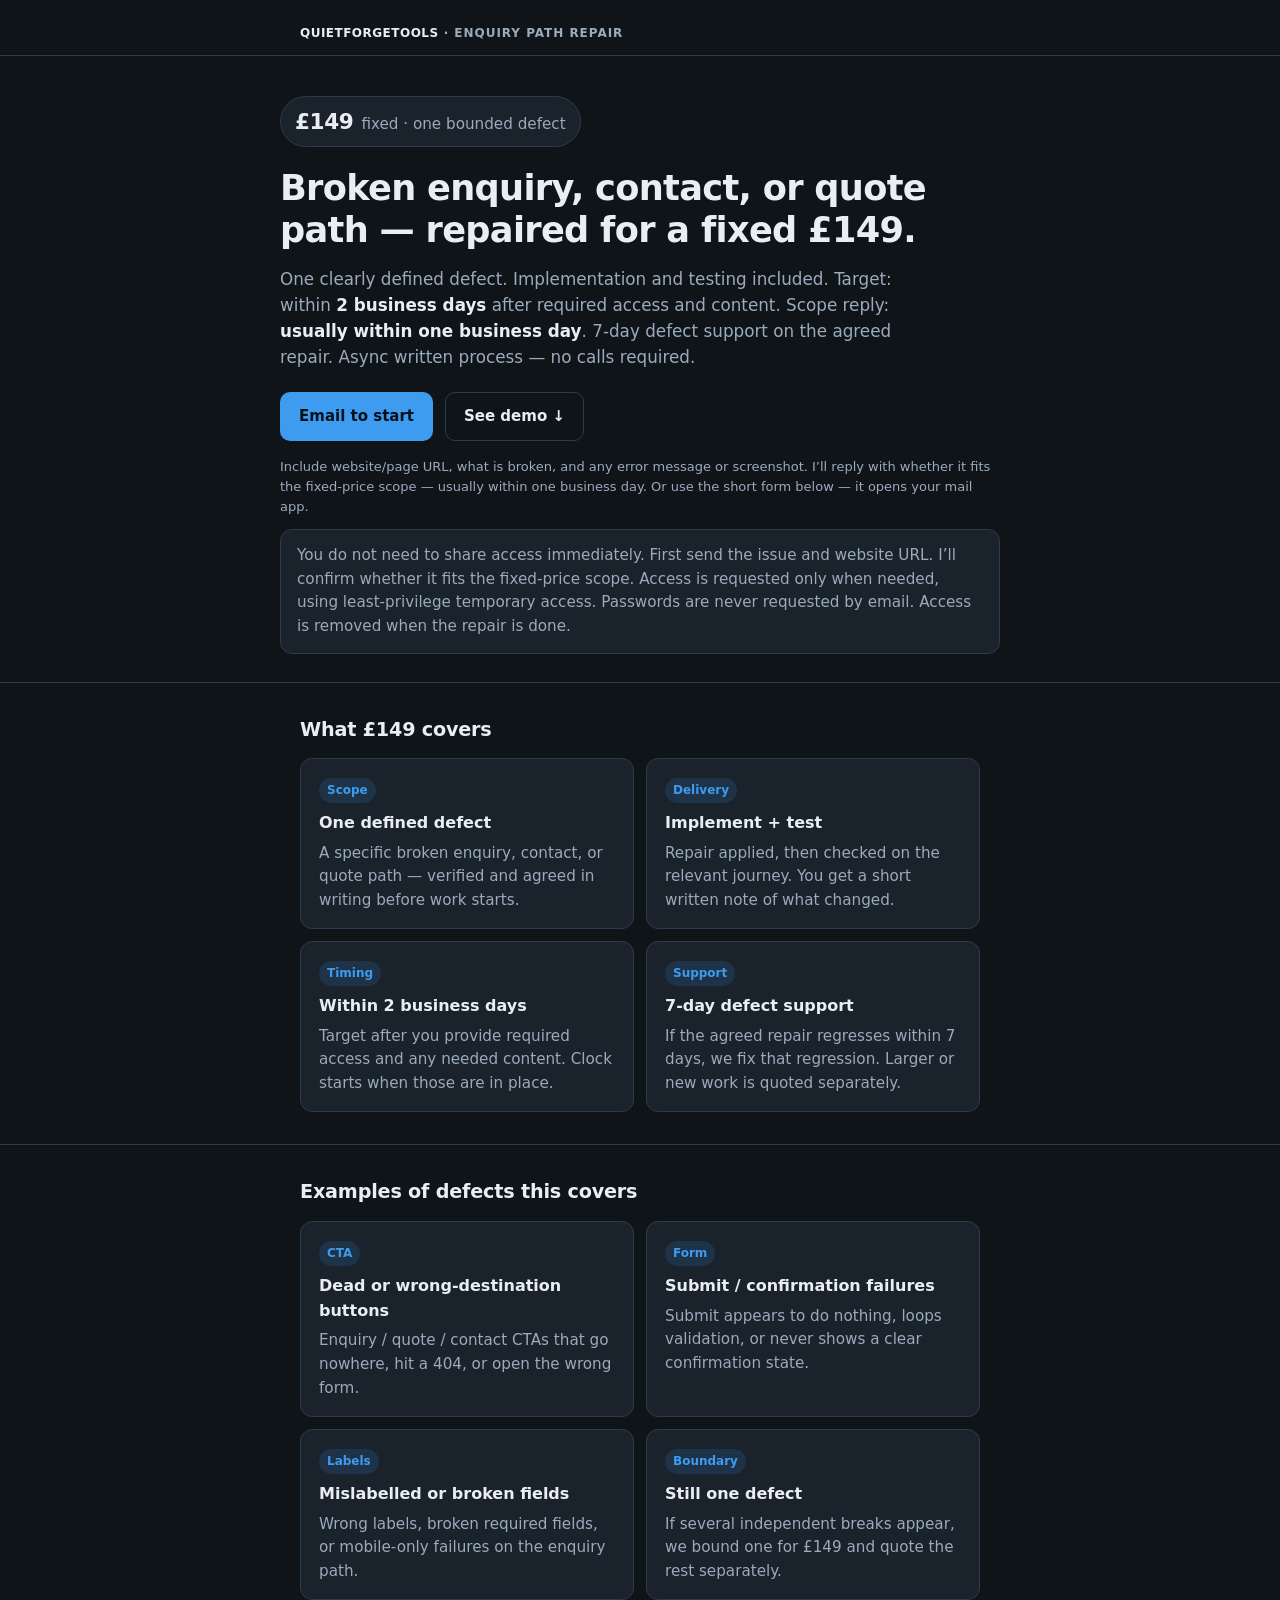
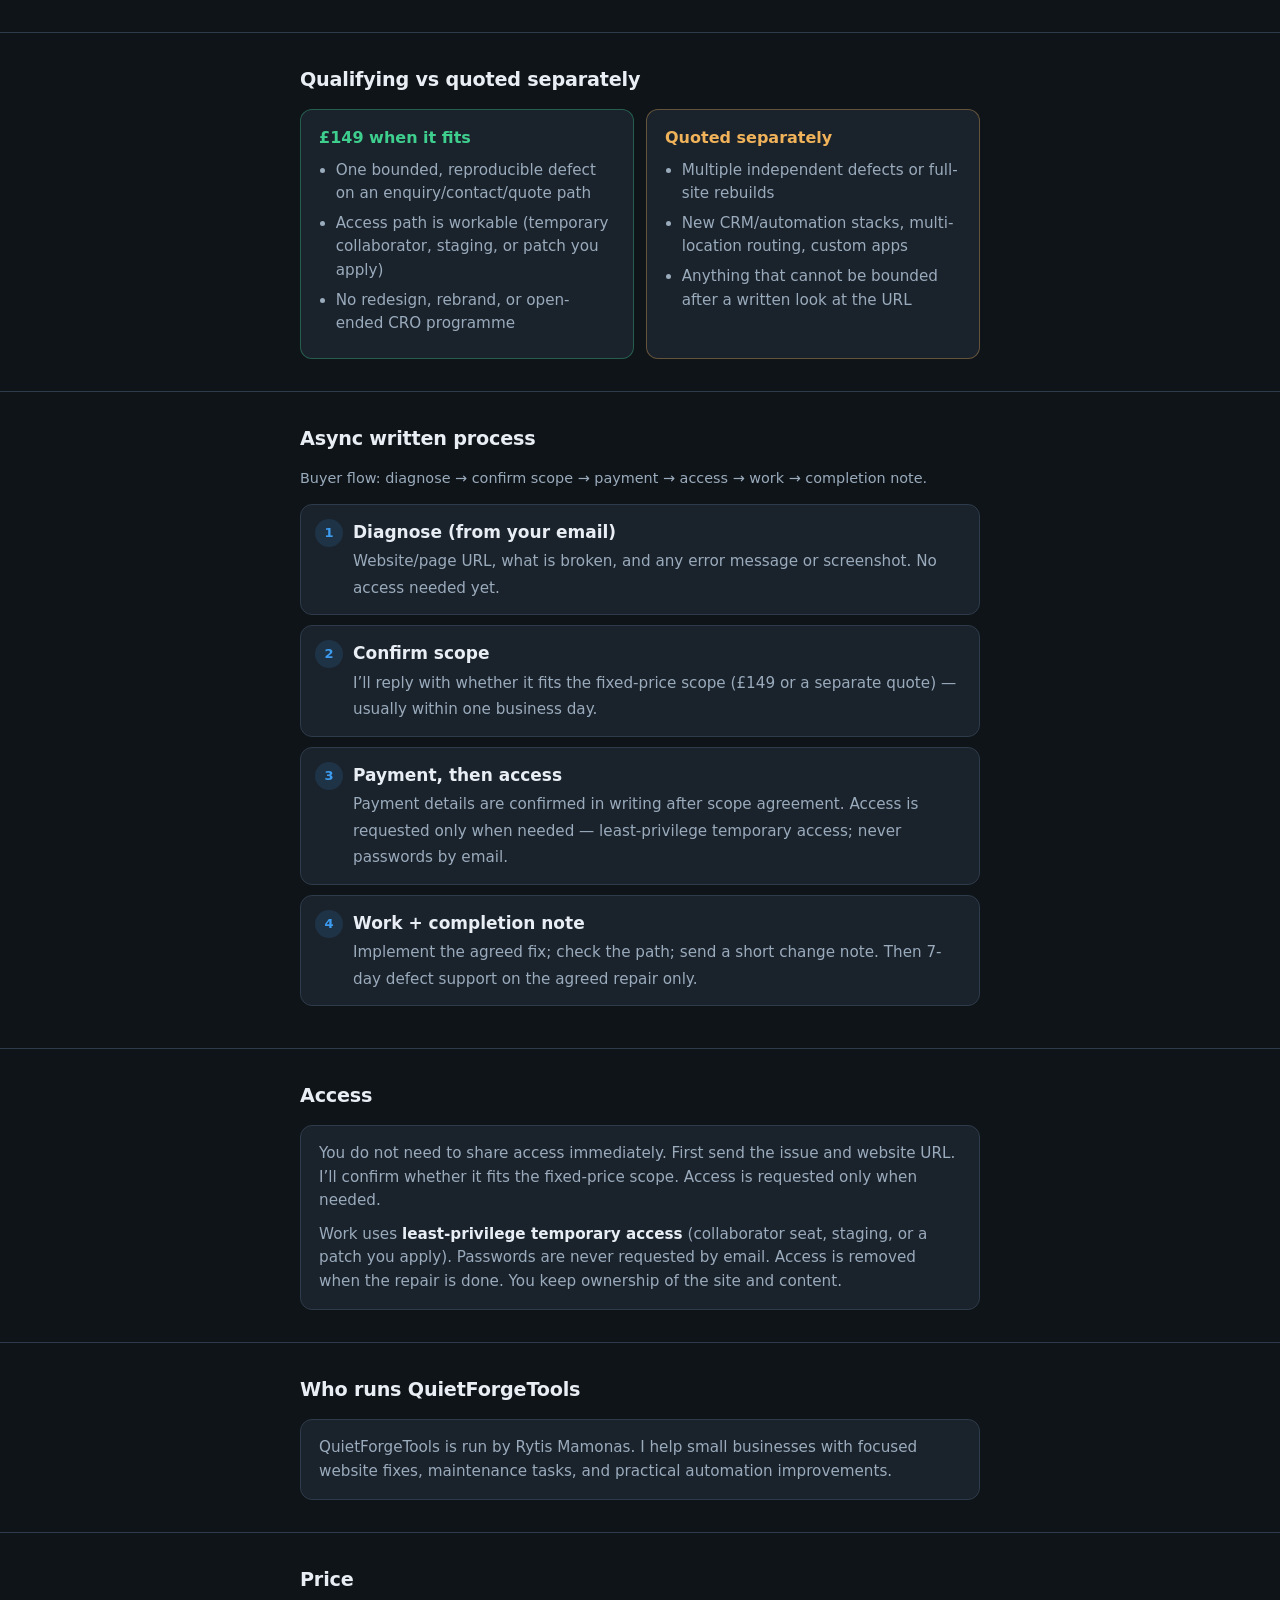
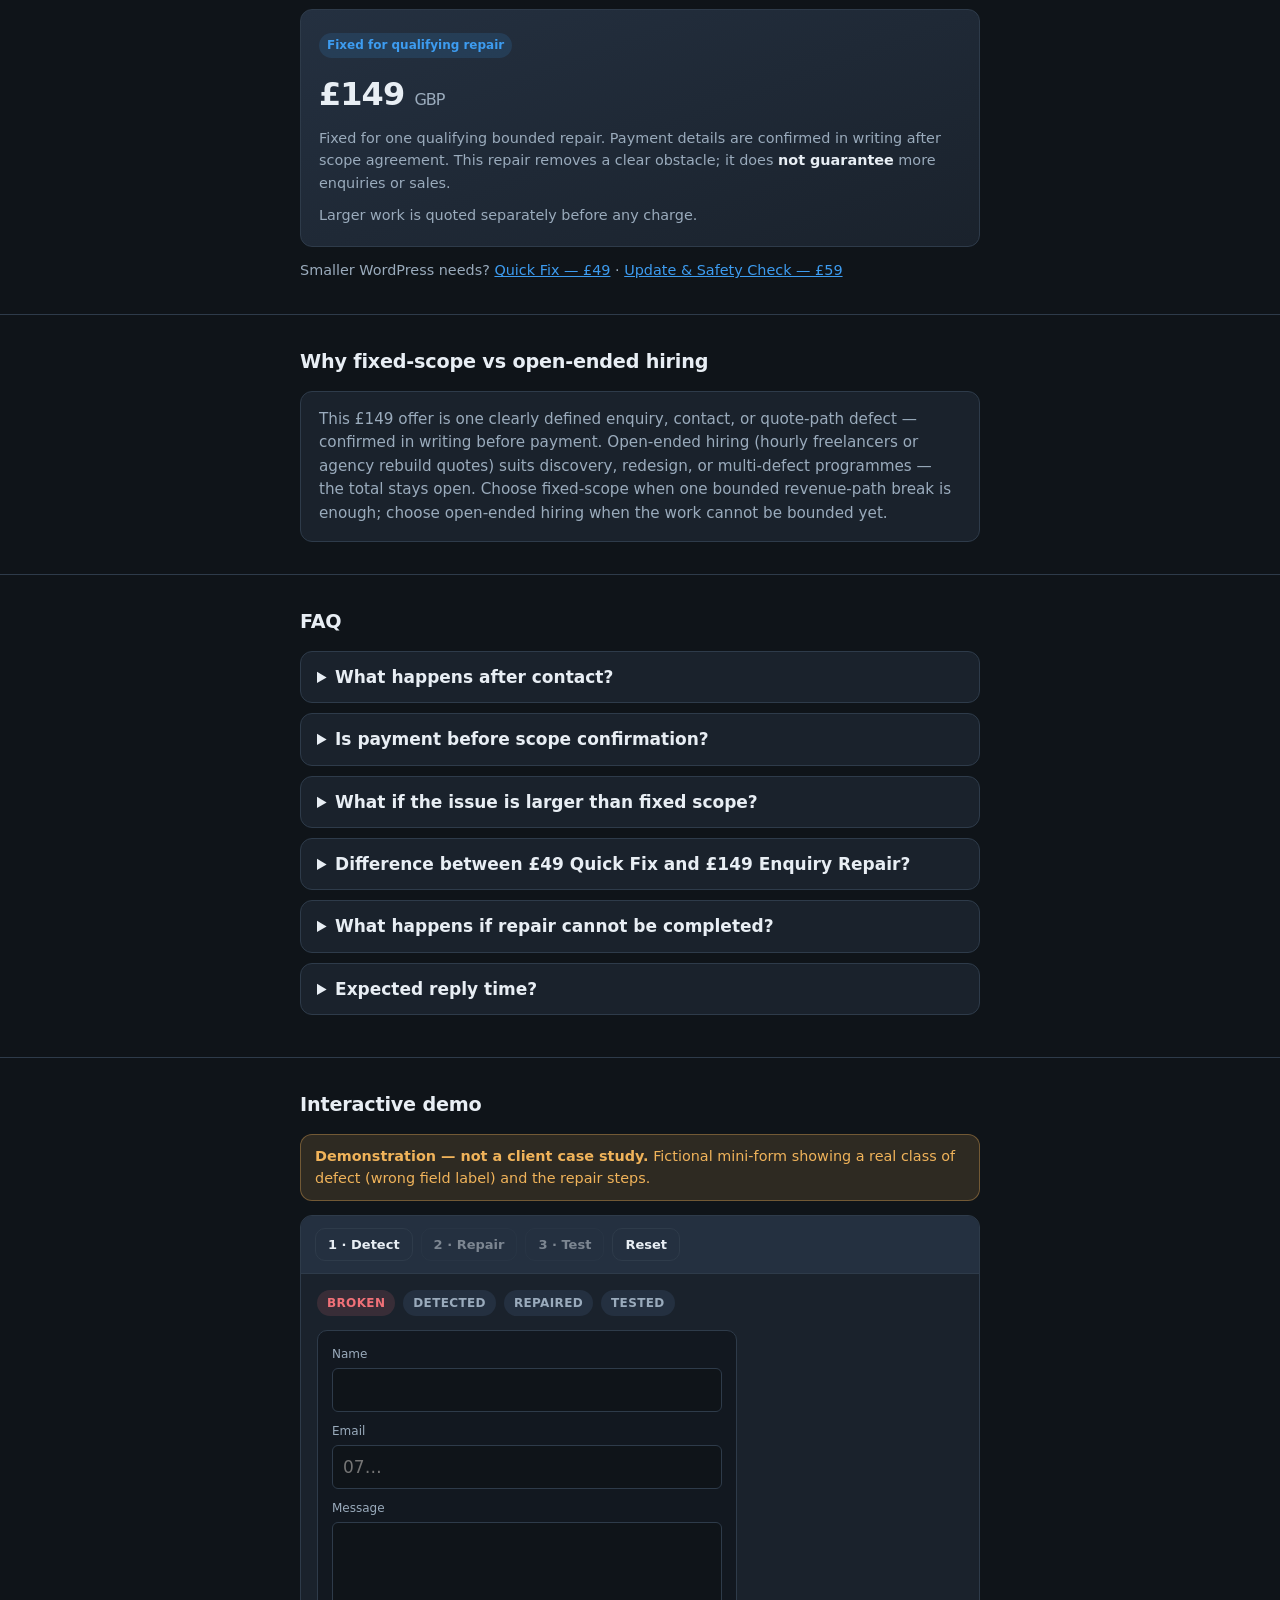
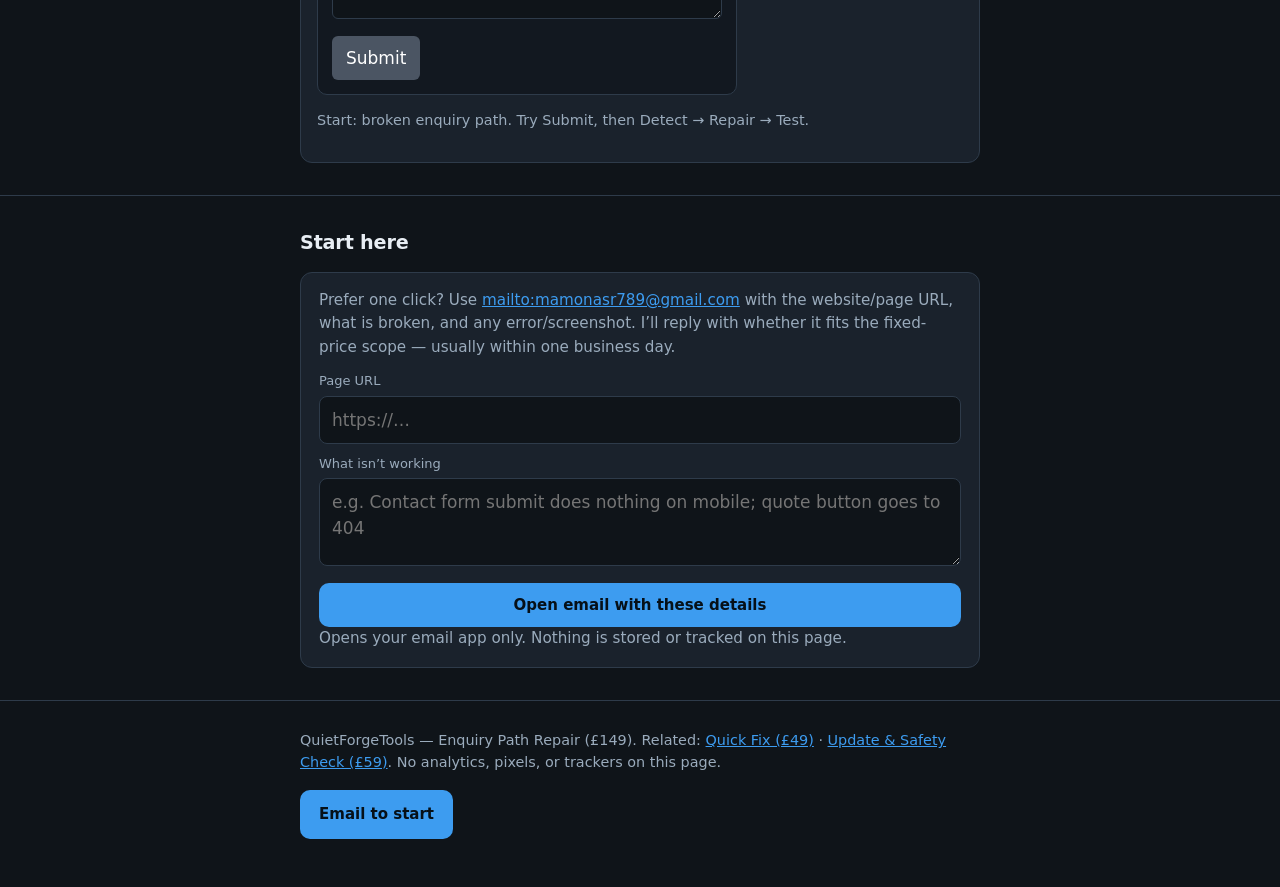
==== commit 6df0dbb5: "Task305: add FAQ + reply window, buyer-flow, why fixed-scope, access note" ====
--- a/index.html
+++ b/index.html
@@ -21,12 +21,16 @@
       <p class="lead">
         One clearly defined defect. Implementation and testing included.
         Target: within <strong style="color:var(--text)">2 business days</strong> after required access and content.
+        Scope reply: <strong style="color:var(--text)">usually within one business day</strong>.
         7-day defect support on the agreed repair. Async written process — no calls required.
       </p>
       <div class="cta-row">
         <a class="btn btn-primary" href="mailto:mamonasr789@gmail.com?subject=Enquiry%20Path%20Repair%20%E2%80%94%20%C2%A3149&body=Website%20%2F%20page%20URL%3A%20%0AWhat%20is%20broken%3A%20%0AError%20message%20or%20screenshot%20(if%20any)%3A%20%0A%0AI%27ll%20reply%20with%20whether%20it%20fits%20the%20fixed-price%20scope.%0A">Email to start</a>
         <a class="btn btn-ghost" href="#demo">See demo ↓</a>
-        <p class="btn-note">Include website/page URL, what is broken, and any error message or screenshot. I’ll reply with whether it fits the fixed-price scope. Or use the short form below — it opens your mail app.</p>
+        <p class="btn-note">Include website/page URL, what is broken, and any error message or screenshot. I’ll reply with whether it fits the fixed-price scope — usually within one business day. Or use the short form below — it opens your mail app.</p>
+      </div>
+      <div class="access-note">
+        You do not need to share access immediately. First send the issue and website URL. I’ll confirm whether it fits the fixed-price scope. Access is requested only when needed, using least-privilege temporary access. Passwords are never requested by email. Access is removed when the repair is done.
       </div>
     </div>
 
@@ -114,11 +118,12 @@
     <section id="process">
       <div class="wrap">
         <h2>Async written process</h2>
+        <p class="fine" style="margin:0 0 14px">Buyer flow: diagnose → confirm scope → payment → access → work → completion note.</p>
         <ol class="steps">
-          <li><strong>You email the URL + defect</strong><span>Website/page URL, what is broken, and any error message or screenshot.</span></li>
-          <li><strong>We confirm fit in writing</strong><span>I’ll reply with whether it fits the fixed-price scope (£149 or a separate quote) and what access is needed.</span></li>
-          <li><strong>Repair + test</strong><span>Implement the agreed fix; check the path; send a short change note.</span></li>
-          <li><strong>7-day support window</strong><span>Defect support on the agreed repair only.</span></li>
+          <li><strong>Diagnose (from your email)</strong><span>Website/page URL, what is broken, and any error message or screenshot. No access needed yet.</span></li>
+          <li><strong>Confirm scope</strong><span>I’ll reply with whether it fits the fixed-price scope (£149 or a separate quote) — usually within one business day.</span></li>
+          <li><strong>Payment, then access</strong><span>Payment details are confirmed in writing after scope agreement. Access is requested only when needed — least-privilege temporary access; never passwords by email.</span></li>
+          <li><strong>Work + completion note</strong><span>Implement the agreed fix; check the path; send a short change note. Then 7-day defect support on the agreed repair only.</span></li>
         </ol>
       </div>
     </section>
@@ -130,7 +135,7 @@
         <div class="card">
           <p>
             You do not need to share access immediately. First send the issue and website URL.
-            I’ll confirm whether it fits the fixed-price scope. If access is needed, we can discuss the safest way to provide it.
+            I’ll confirm whether it fits the fixed-price scope. Access is requested only when needed.
           </p>
           <p style="margin-top:10px">
             Work uses <strong style="color: var(--text);">least-privilege temporary access</strong>
@@ -168,6 +173,50 @@
           ·
           <a href="https://mamonasr789-png.github.io/quietforgetools-wp-maintenance/">Update &amp; Safety Check — £59</a>
         </p>
+      </div>
+    </section>
+
+
+    <section id="why-fixed">
+      <div class="wrap">
+        <h2>Why fixed-scope vs open-ended hiring</h2>
+        <div class="card">
+          <p style="margin:0;color:var(--muted)">
+            This £149 offer is one clearly defined enquiry, contact, or quote-path defect — confirmed in writing before payment.
+            Open-ended hiring (hourly freelancers or agency rebuild quotes) suits discovery, redesign, or multi-defect programmes — the total stays open.
+            Choose fixed-scope when one bounded revenue-path break is enough; choose open-ended hiring when the work cannot be bounded yet.
+          </p>
+        </div>
+      </div>
+    </section>
+
+    <section id="faq" class="faq">
+      <div class="wrap">
+        <h2>FAQ</h2>
+        <details>
+          <summary>What happens after contact?</summary>
+          <p>You email the page URL and what is broken (or use the form that opens your mail app). I diagnose from that information and reply in writing with whether it fits the £149 scope — usually within one business day. No access or payment is needed for that first reply.</p>
+        </details>
+        <details>
+          <summary>Is payment before scope confirmation?</summary>
+          <p>No. Payment details are confirmed in writing only after we agree the defect fits the fixed-price scope. There is no payment link on this page.</p>
+        </details>
+        <details>
+          <summary>What if the issue is larger than fixed scope?</summary>
+          <p>I’ll say so in writing and quote separately before any charge. If several independent breaks appear, we can bound one for £149 and quote the rest separately.</p>
+        </details>
+        <details>
+          <summary>Difference between £49 Quick Fix and £149 Enquiry Repair?</summary>
+          <p>£49 Quick Fix is one agreed small WordPress/WooCommerce issue (diagnosis, one fix attempt, verification, completion note). £149 Enquiry Path Repair is one clearly defined broken enquiry, contact, or quote path — implement, test, completion note, plus 7-day defect support on the agreed repair. <a href="https://mamonasr789-png.github.io/quietforgetools-wp-maintenance/quick-fix/">See £49 Quick Fix</a>.</p>
+        </details>
+        <details>
+          <summary>What happens if repair cannot be completed?</summary>
+          <p>If after written look it cannot be bounded or completed within this pass, I’ll explain why in writing. Larger or blocked work is quoted separately — we do not invent a success claim. Payment is only for work agreed after scope confirmation.</p>
+        </details>
+        <details>
+          <summary>Expected reply time?</summary>
+          <p>Usually within one business day for the scope fit reply. Delivery of the repair itself targets within 2 business days after required access and content are in place.</p>
+        </details>
       </div>
     </section>
 
@@ -219,7 +268,7 @@
           <p style="margin-bottom: 12px;">
             Prefer one click? Use
             <a href="mailto:mamonasr789@gmail.com?subject=Enquiry%20Path%20Repair%20%E2%80%94%20%C2%A3149&body=Website%20%2F%20page%20URL%3A%20%0AWhat%20is%20broken%3A%20%0AError%20message%20or%20screenshot%20(if%20any)%3A%20%0A%0AI%27ll%20reply%20with%20whether%20it%20fits%20the%20fixed-price%20scope.%0A">mailto:mamonasr789@gmail.com</a>
-            with the website/page URL, what is broken, and any error/screenshot. I’ll reply with whether it fits the fixed-price scope.
+            with the website/page URL, what is broken, and any error/screenshot. I’ll reply with whether it fits the fixed-price scope — usually within one business day.
           </p>
           <form id="intakeForm" class="intake">
             <div>
--- a/styles.css
+++ b/styles.css
@@ -302,3 +302,32 @@
   font: inherit;
 }
 .intake textarea { min-height: 88px; resize: vertical; }
+
+
+/* Task305 conversion: FAQ + access-note + why-fixed */
+.faq details {
+  background: var(--surface);
+  border: 1px solid var(--border);
+  border-radius: var(--radius);
+  padding: 12px 16px;
+  margin-bottom: 10px;
+}
+.faq summary {
+  cursor: pointer;
+  font-weight: 600;
+}
+.faq details p {
+  margin: 10px 0 0;
+  color: var(--muted);
+  font-size: 0.95rem;
+}
+.access-note {
+  background: var(--surface);
+  border: 1px solid var(--border);
+  border-radius: var(--radius);
+  padding: 14px 16px;
+  color: var(--muted);
+  font-size: 0.95rem;
+  margin-top: 12px;
+}
+#why-fixed .card p { margin: 0; color: var(--muted); }
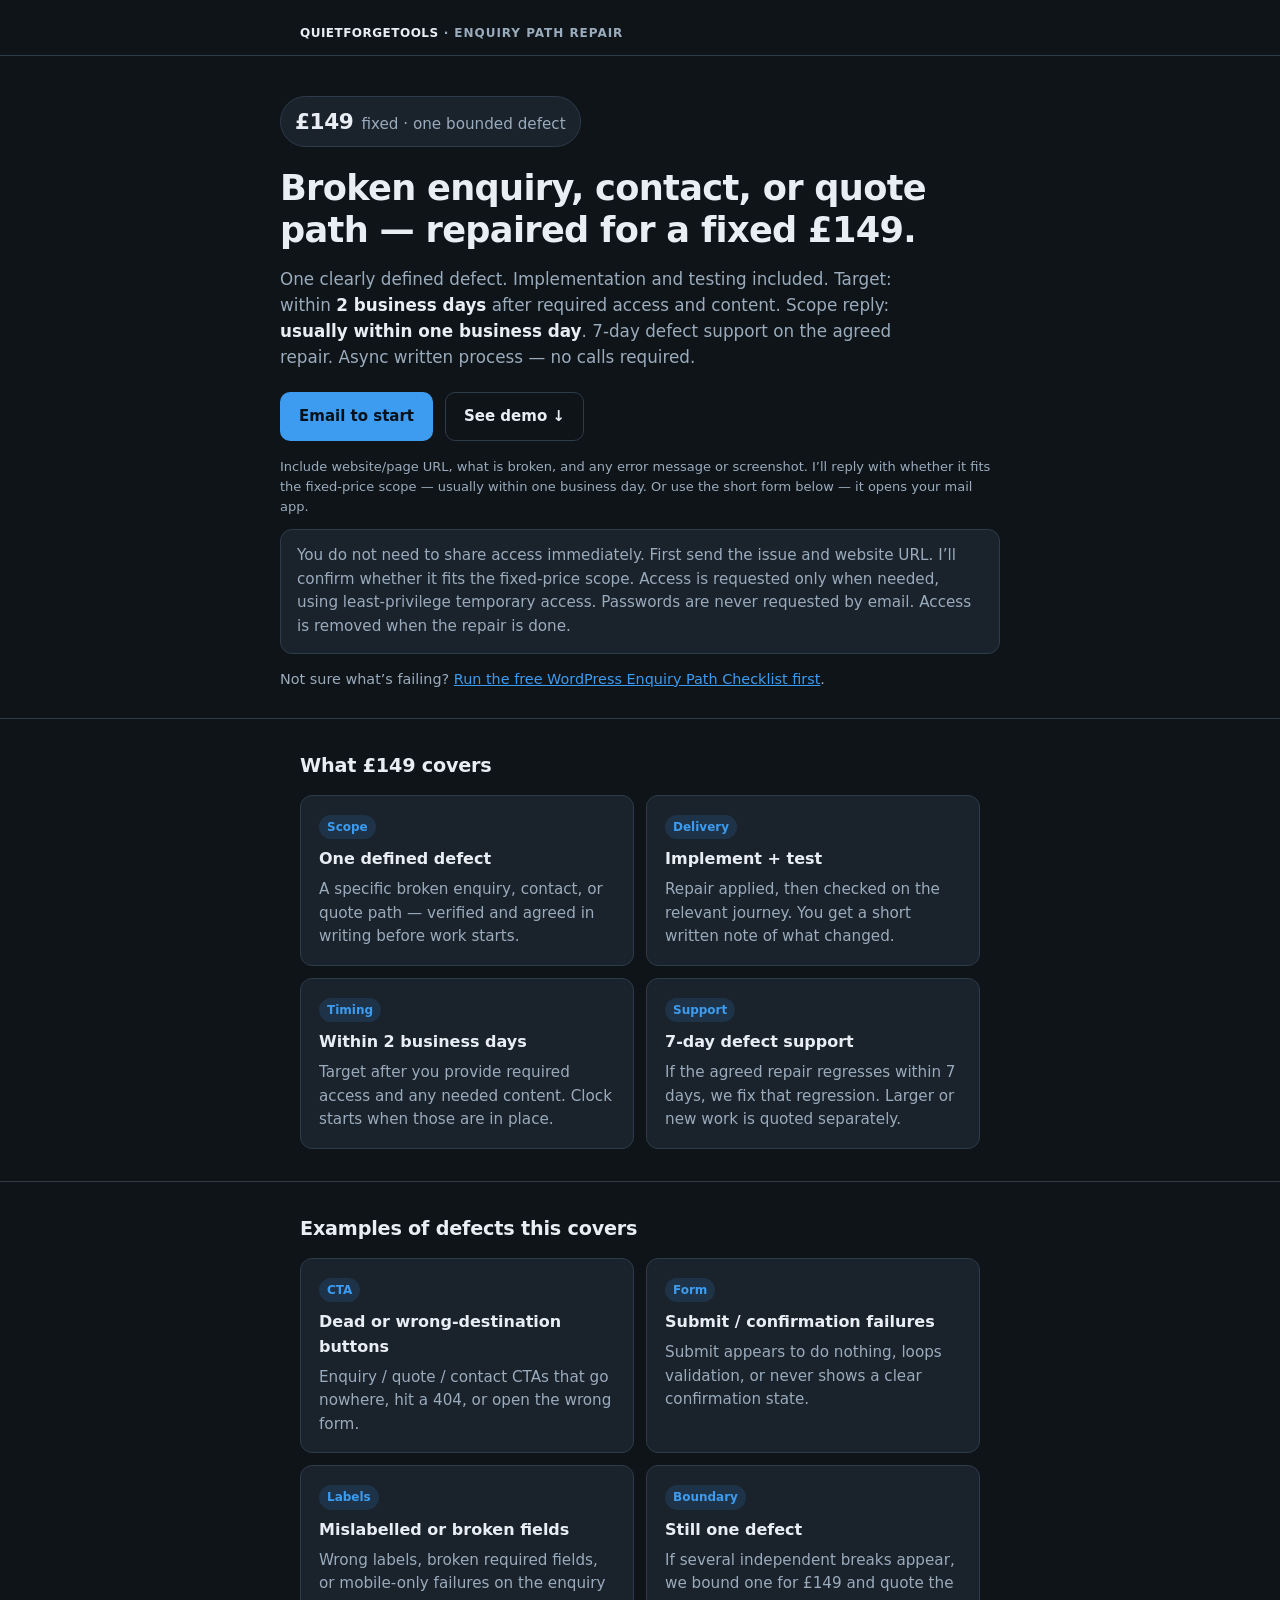
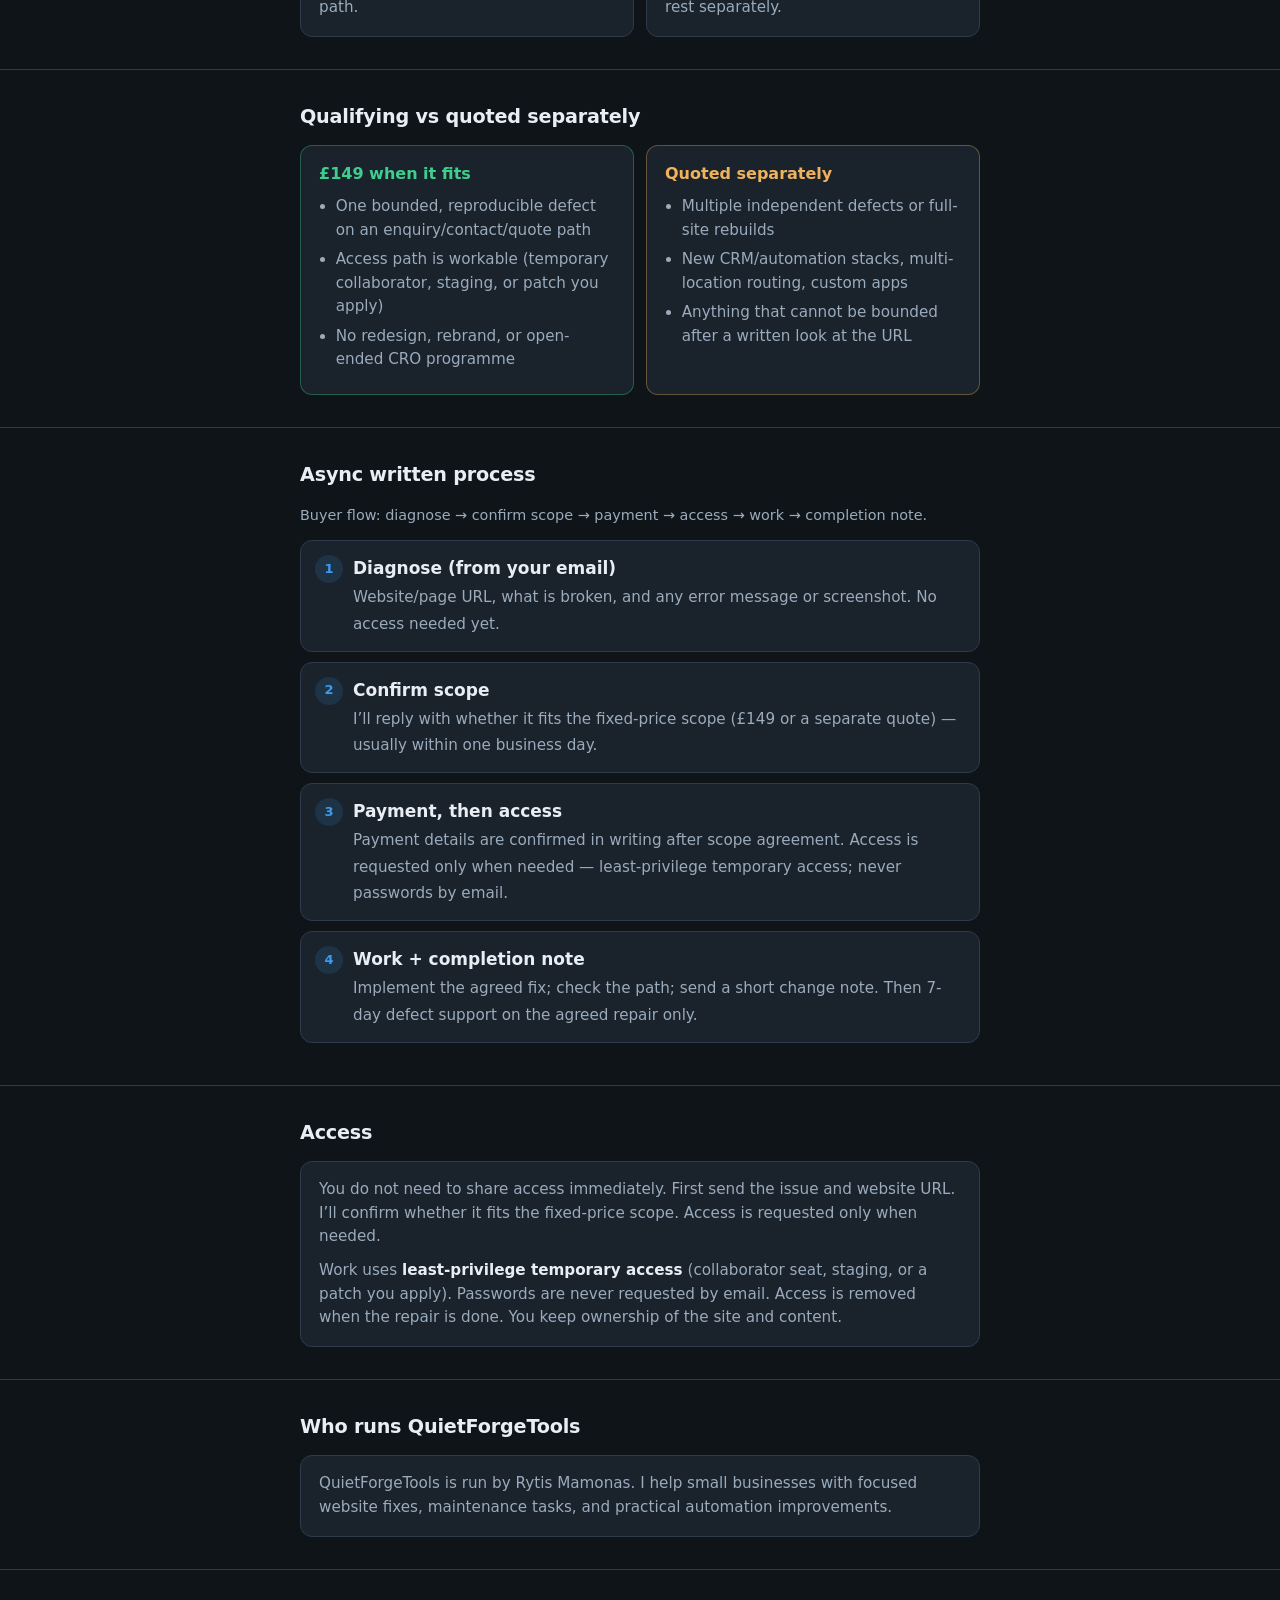
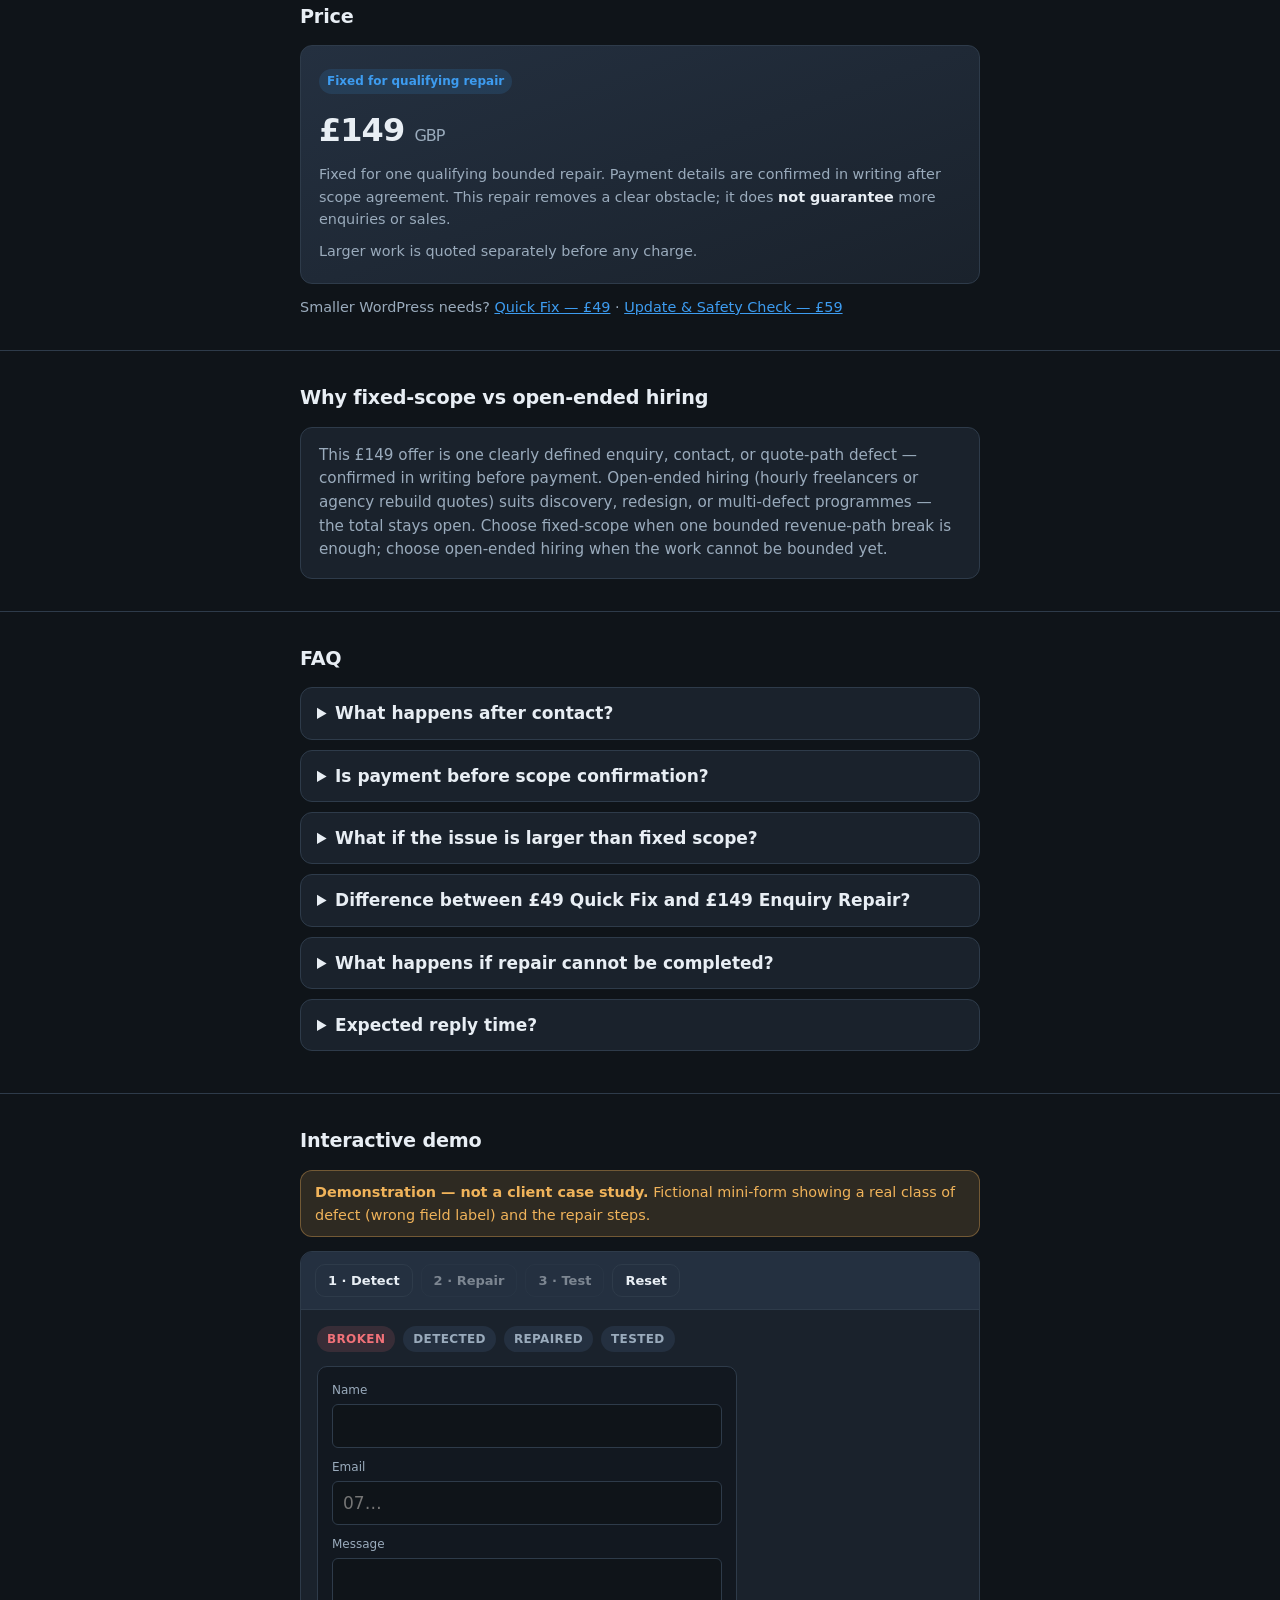
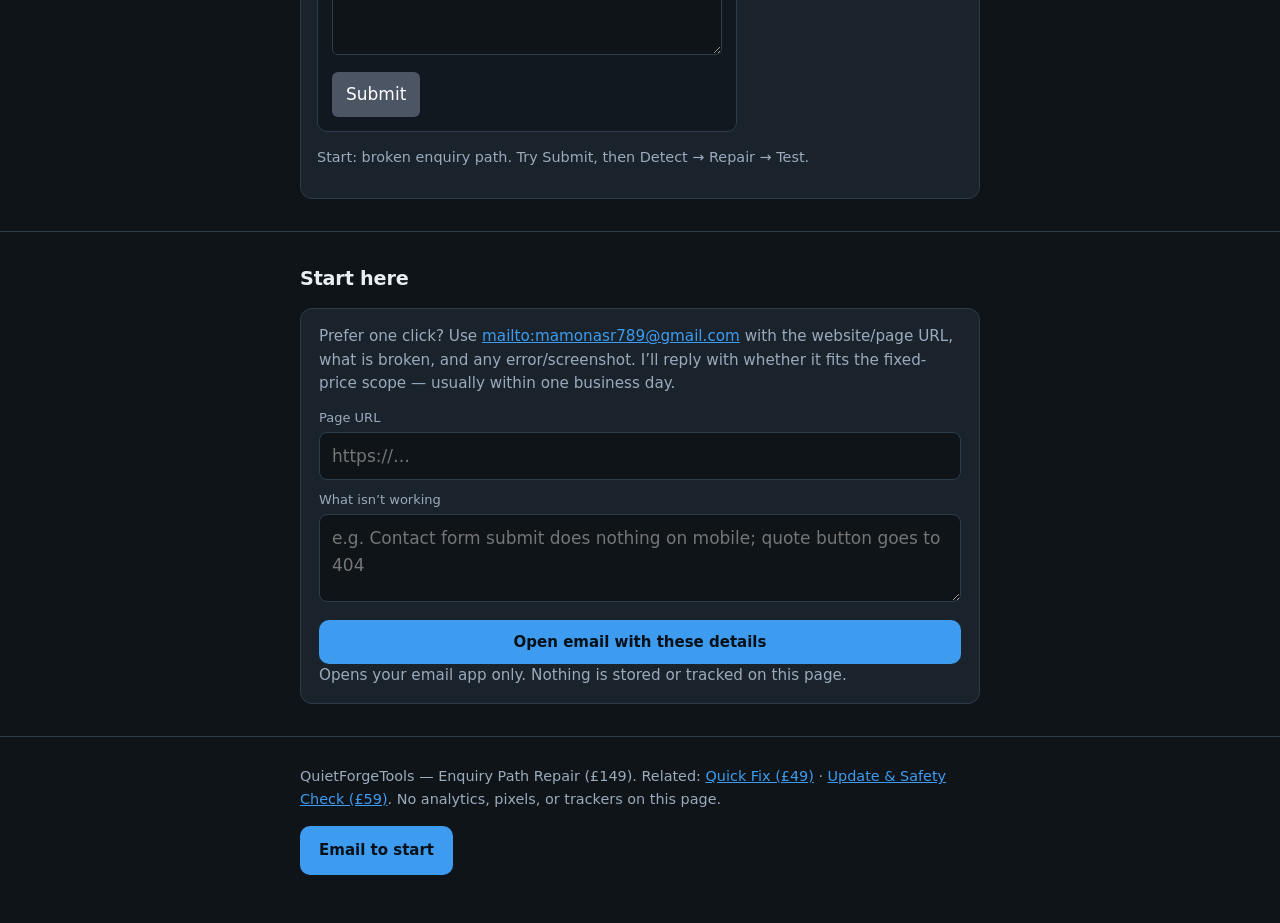
==== commit 8b577aec: "Add free Enquiry Path Checklist link on £149 offer page Restrained contextual link for visitors not " ====
--- a/index.html
+++ b/index.html
@@ -32,6 +32,7 @@
       <div class="access-note">
         You do not need to share access immediately. First send the issue and website URL. I’ll confirm whether it fits the fixed-price scope. Access is requested only when needed, using least-privilege temporary access. Passwords are never requested by email. Access is removed when the repair is done.
       </div>
+      <p class="fine" style="margin-top:14px">Not sure what&rsquo;s failing? <a href="https://mamonasr789-png.github.io/quietforgetools-wp-enquiry-checklist/">Run the free WordPress Enquiry Path Checklist first</a>.</p>
     </div>
 
     <section id="what">
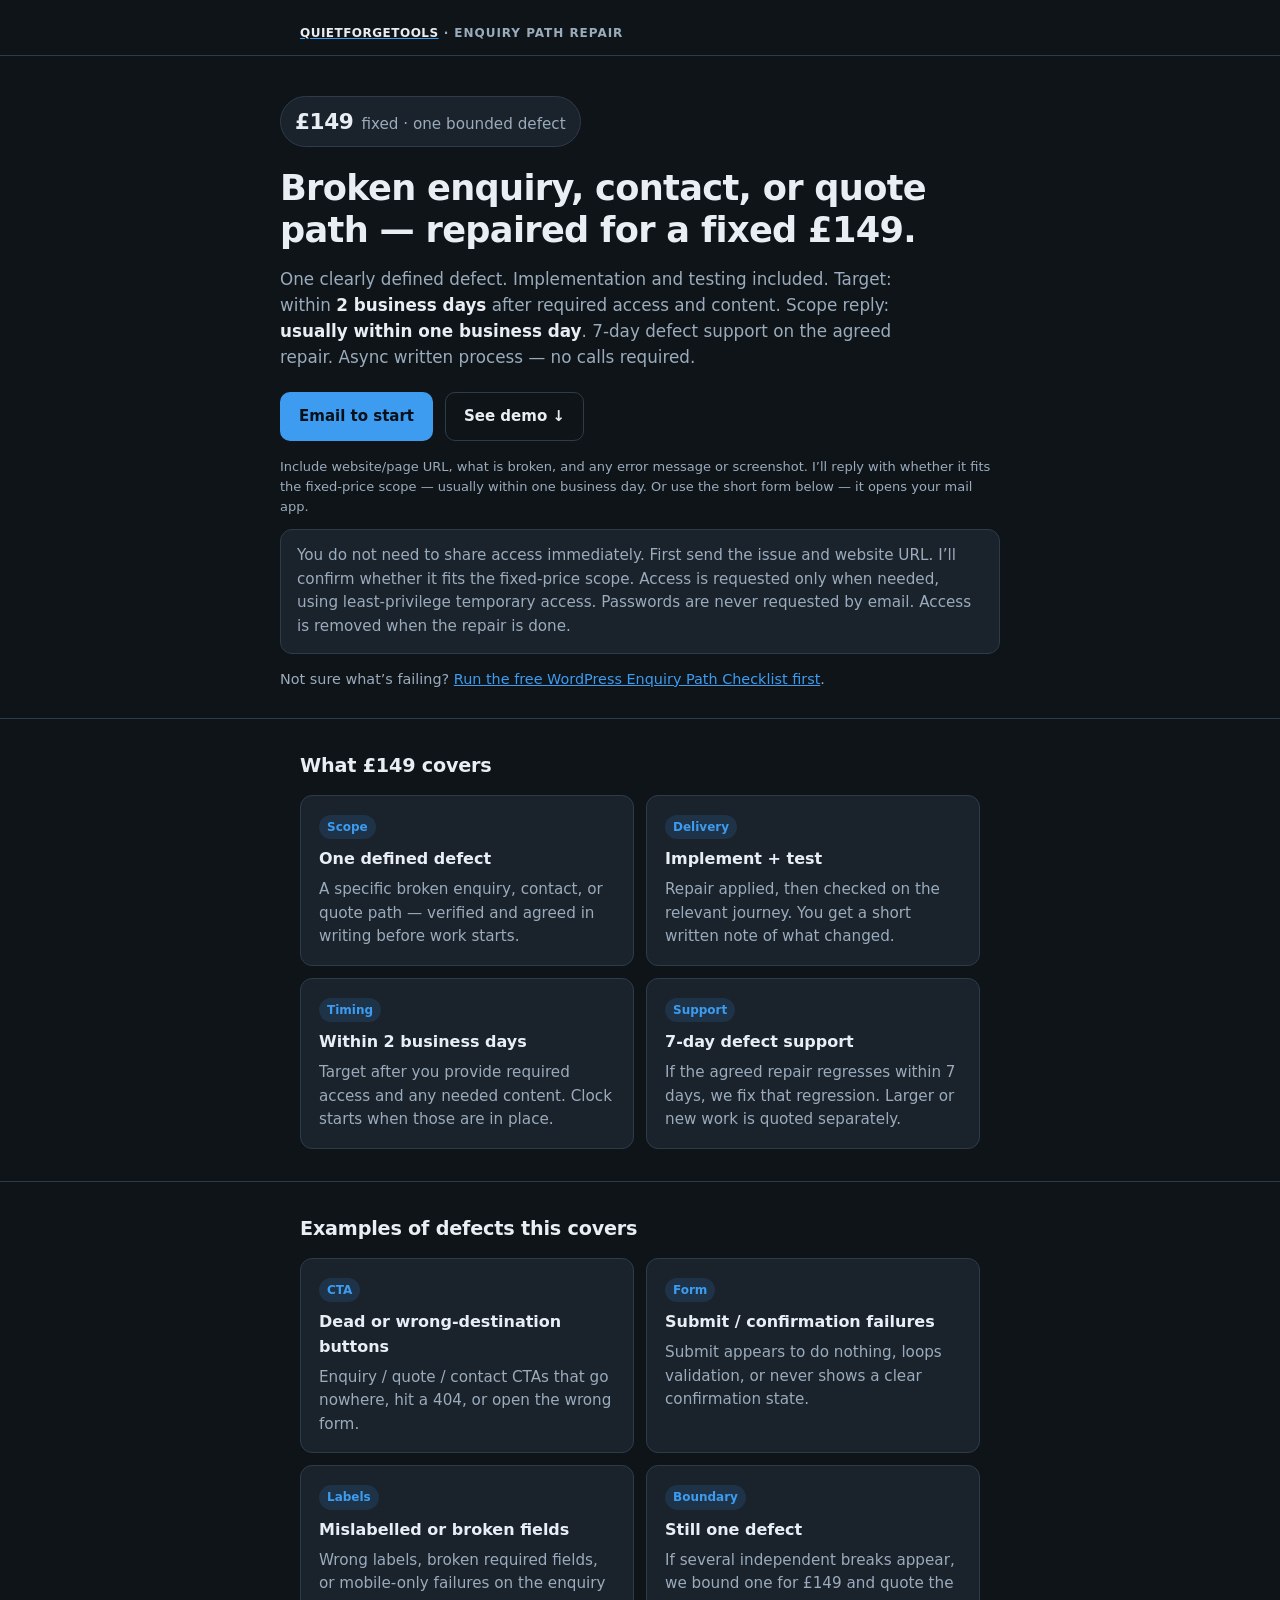
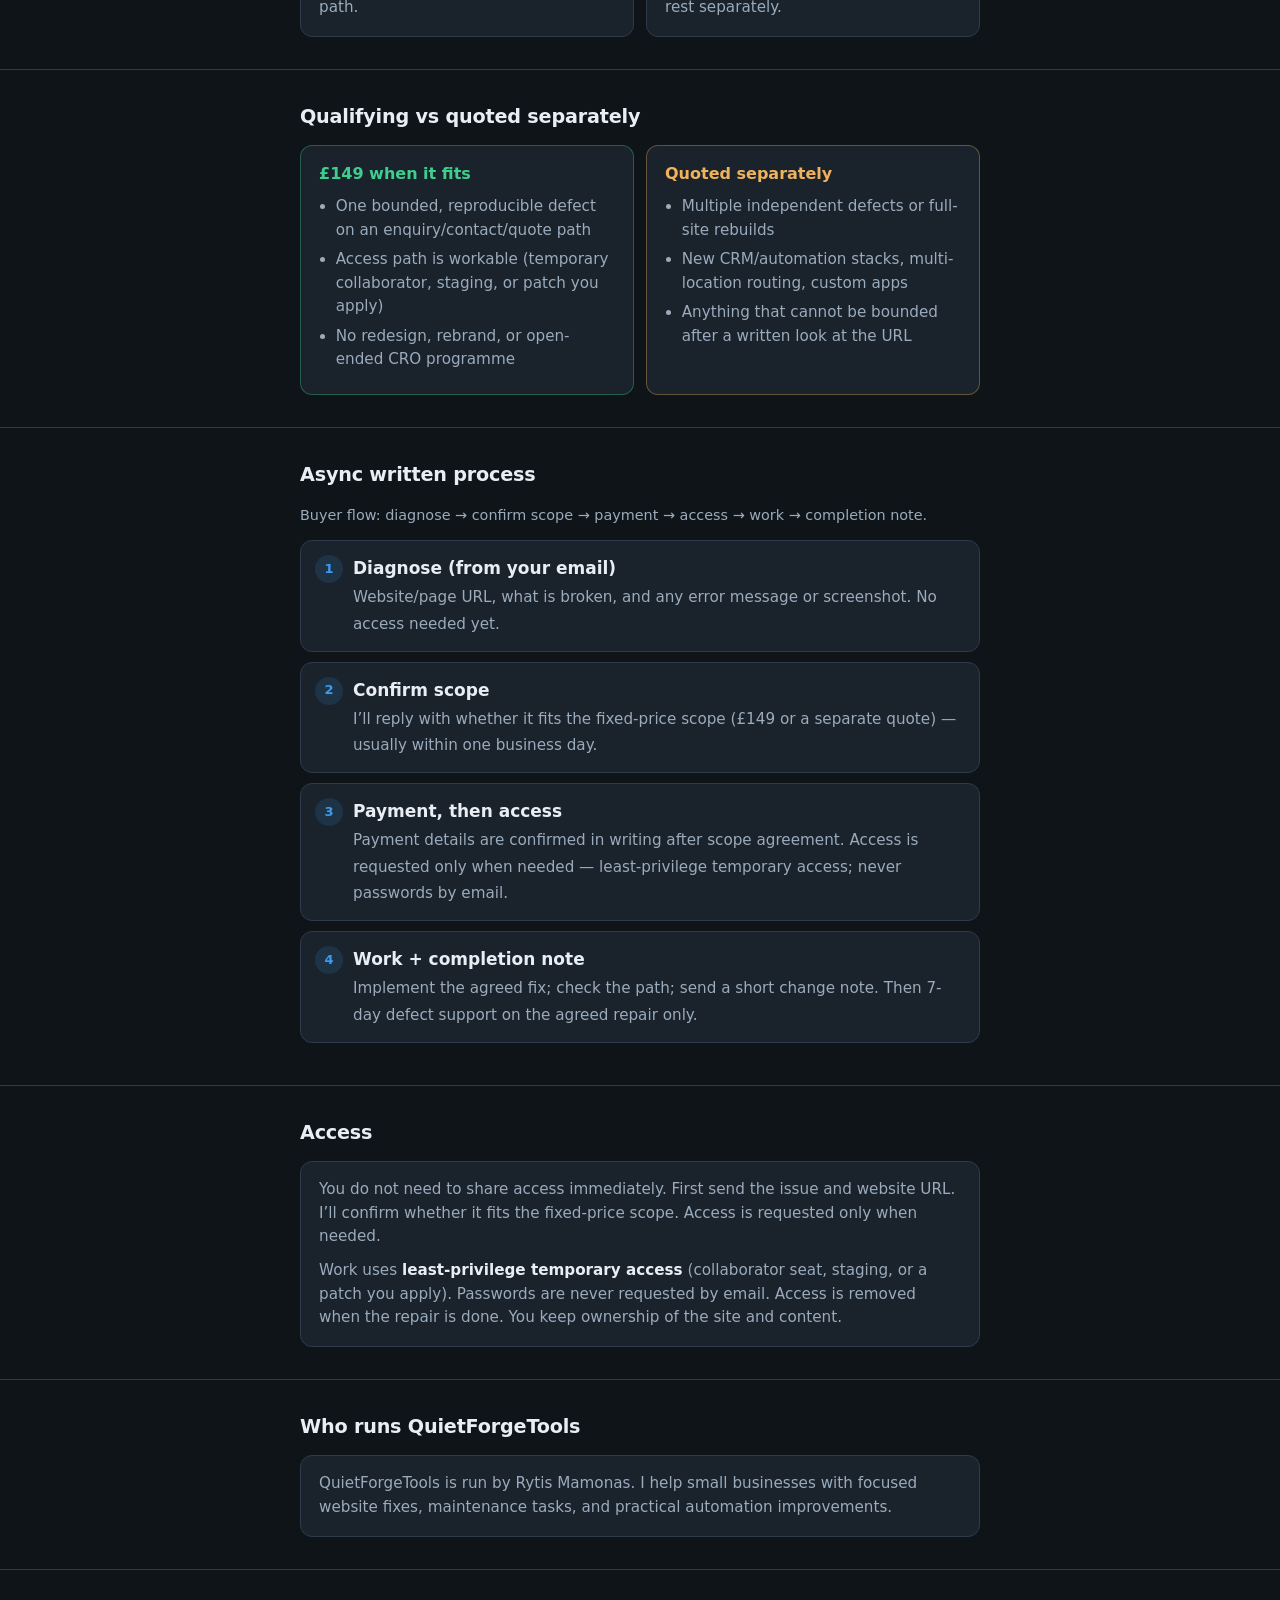
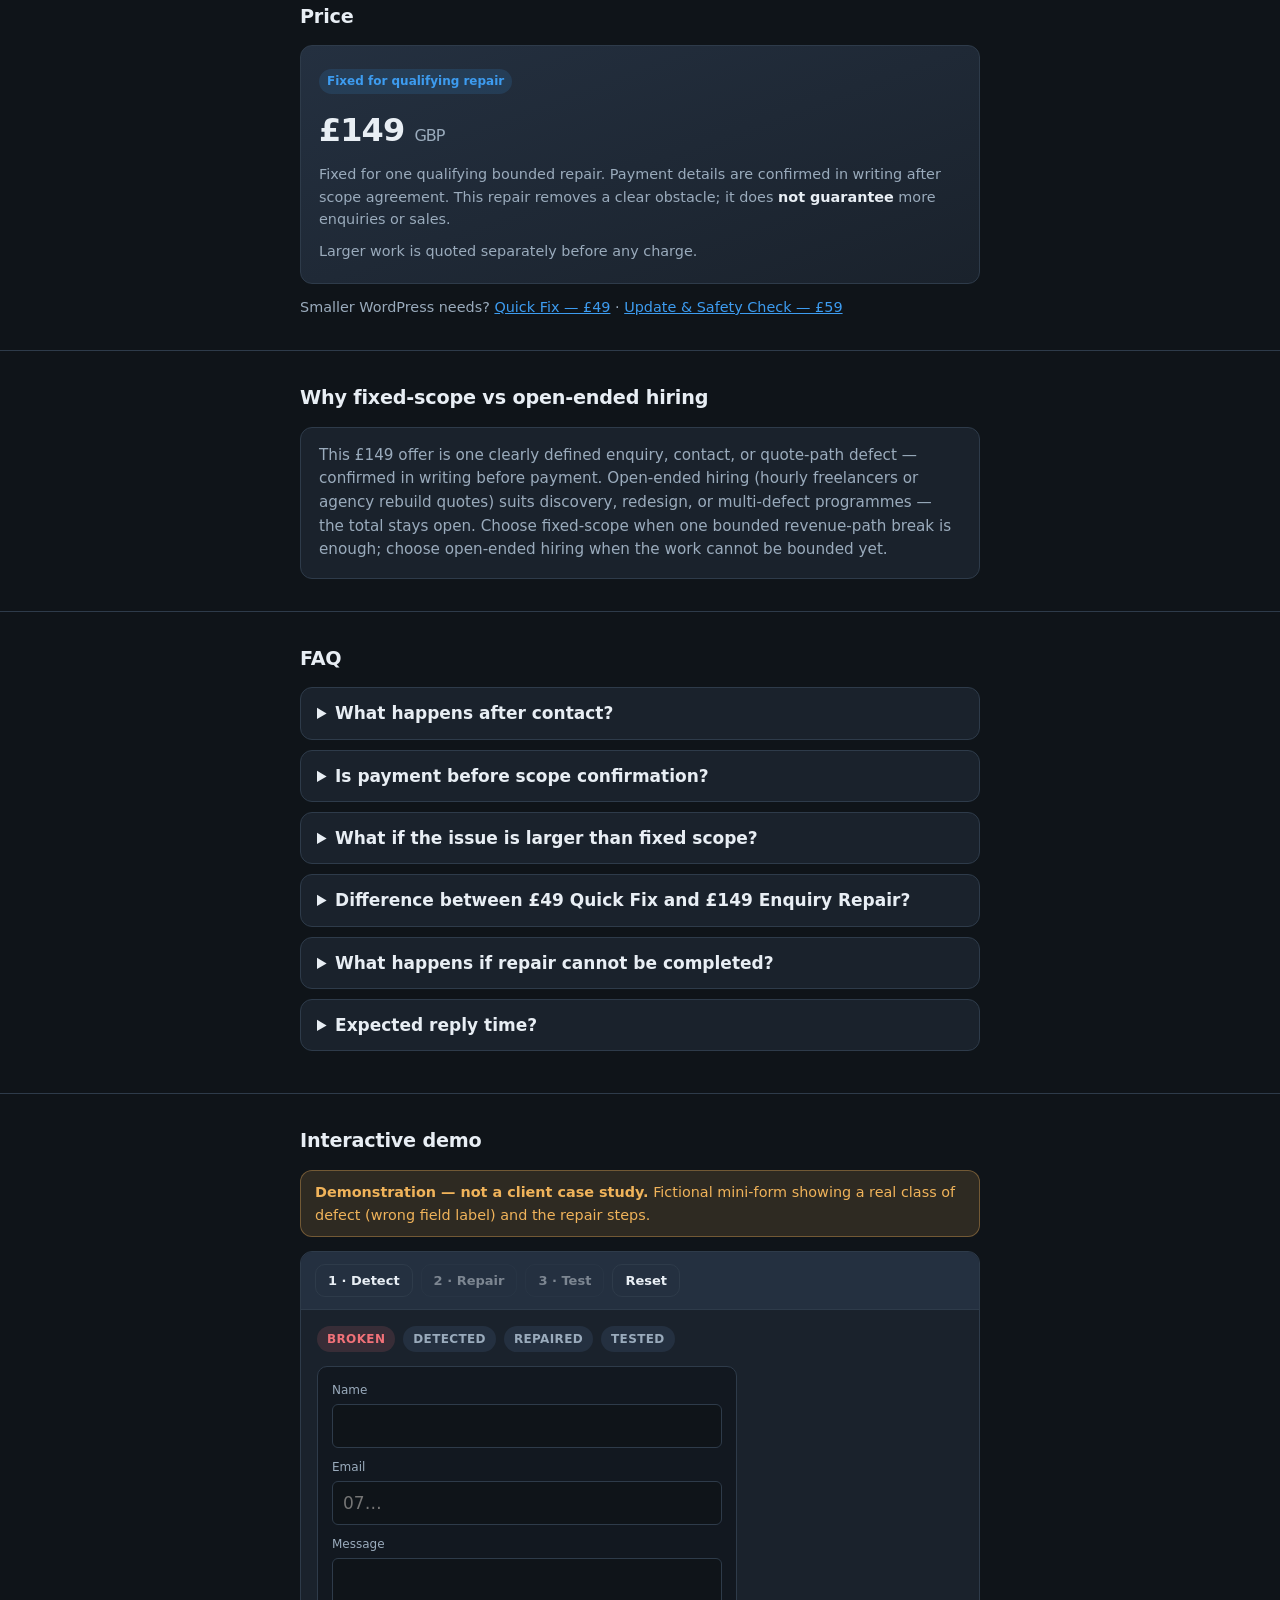
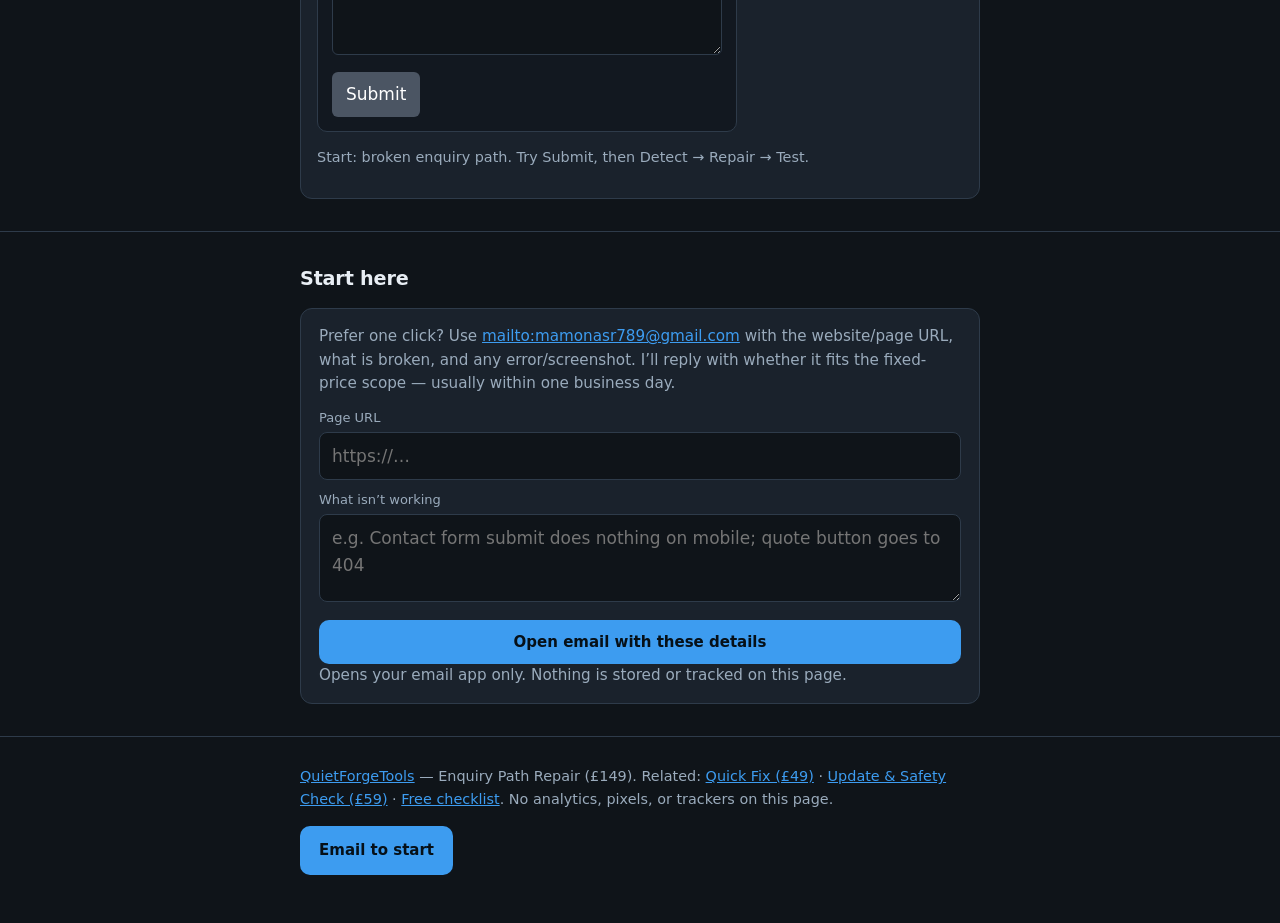
==== commit 08b7259d: "TASK834: canonical/robots/nav + robots.txt/sitemap" ====
--- a/index.html
+++ b/index.html
@@ -5,12 +5,14 @@
   <meta name="viewport" content="width=device-width, initial-scale=1" />
   <title>Enquiry Path Repair — £149 | QuietForgeTools</title>
   <meta name="description" content="Fixed £149 repair for one clearly defined broken enquiry, contact, or quote path. Implementation, testing, async written process. QuietForgeTools." />
+  <link rel="canonical" href="https://mamonasr789-png.github.io/quietforgetools-enquiry-repair/" />
+  <meta name="robots" content="index,follow" />
   <link rel="stylesheet" href="styles.css" />
 </head>
 <body>
   <header>
     <div class="wrap">
-      <div class="brand"><span>QuietForgeTools</span> · Enquiry Path Repair</div>
+      <div class="brand"><a href="https://mamonasr789-png.github.io/quietforgetools/"><span>QuietForgeTools</span></a> · Enquiry Path Repair</div>
     </div>
   </header>
 
@@ -290,10 +292,12 @@
 
   <footer>
     <div class="wrap">
-      <p class="fine">QuietForgeTools — Enquiry Path Repair (£149). Related:
+      <p class="fine"><a href="https://mamonasr789-png.github.io/quietforgetools/">QuietForgeTools</a> — Enquiry Path Repair (£149). Related:
         <a href="https://mamonasr789-png.github.io/quietforgetools-wp-maintenance/quick-fix/">Quick Fix (£49)</a>
         ·
-        <a href="https://mamonasr789-png.github.io/quietforgetools-wp-maintenance/">Update &amp; Safety Check (£59)</a>.
+        <a href="https://mamonasr789-png.github.io/quietforgetools-wp-maintenance/">Update &amp; Safety Check (£59)</a>
+        ·
+        <a href="https://mamonasr789-png.github.io/quietforgetools-wp-enquiry-checklist/">Free checklist</a>.
         No analytics, pixels, or trackers on this page.</p>
       <div class="cta-row">
         <a class="btn btn-primary" href="mailto:mamonasr789@gmail.com?subject=Enquiry%20Path%20Repair%20%E2%80%94%20%C2%A3149&body=Website%20%2F%20page%20URL%3A%20%0AWhat%20is%20broken%3A%20%0AError%20message%20or%20screenshot%20(if%20any)%3A%20%0A%0AI%27ll%20reply%20with%20whether%20it%20fits%20the%20fixed-price%20scope.%0A">Email to start</a>
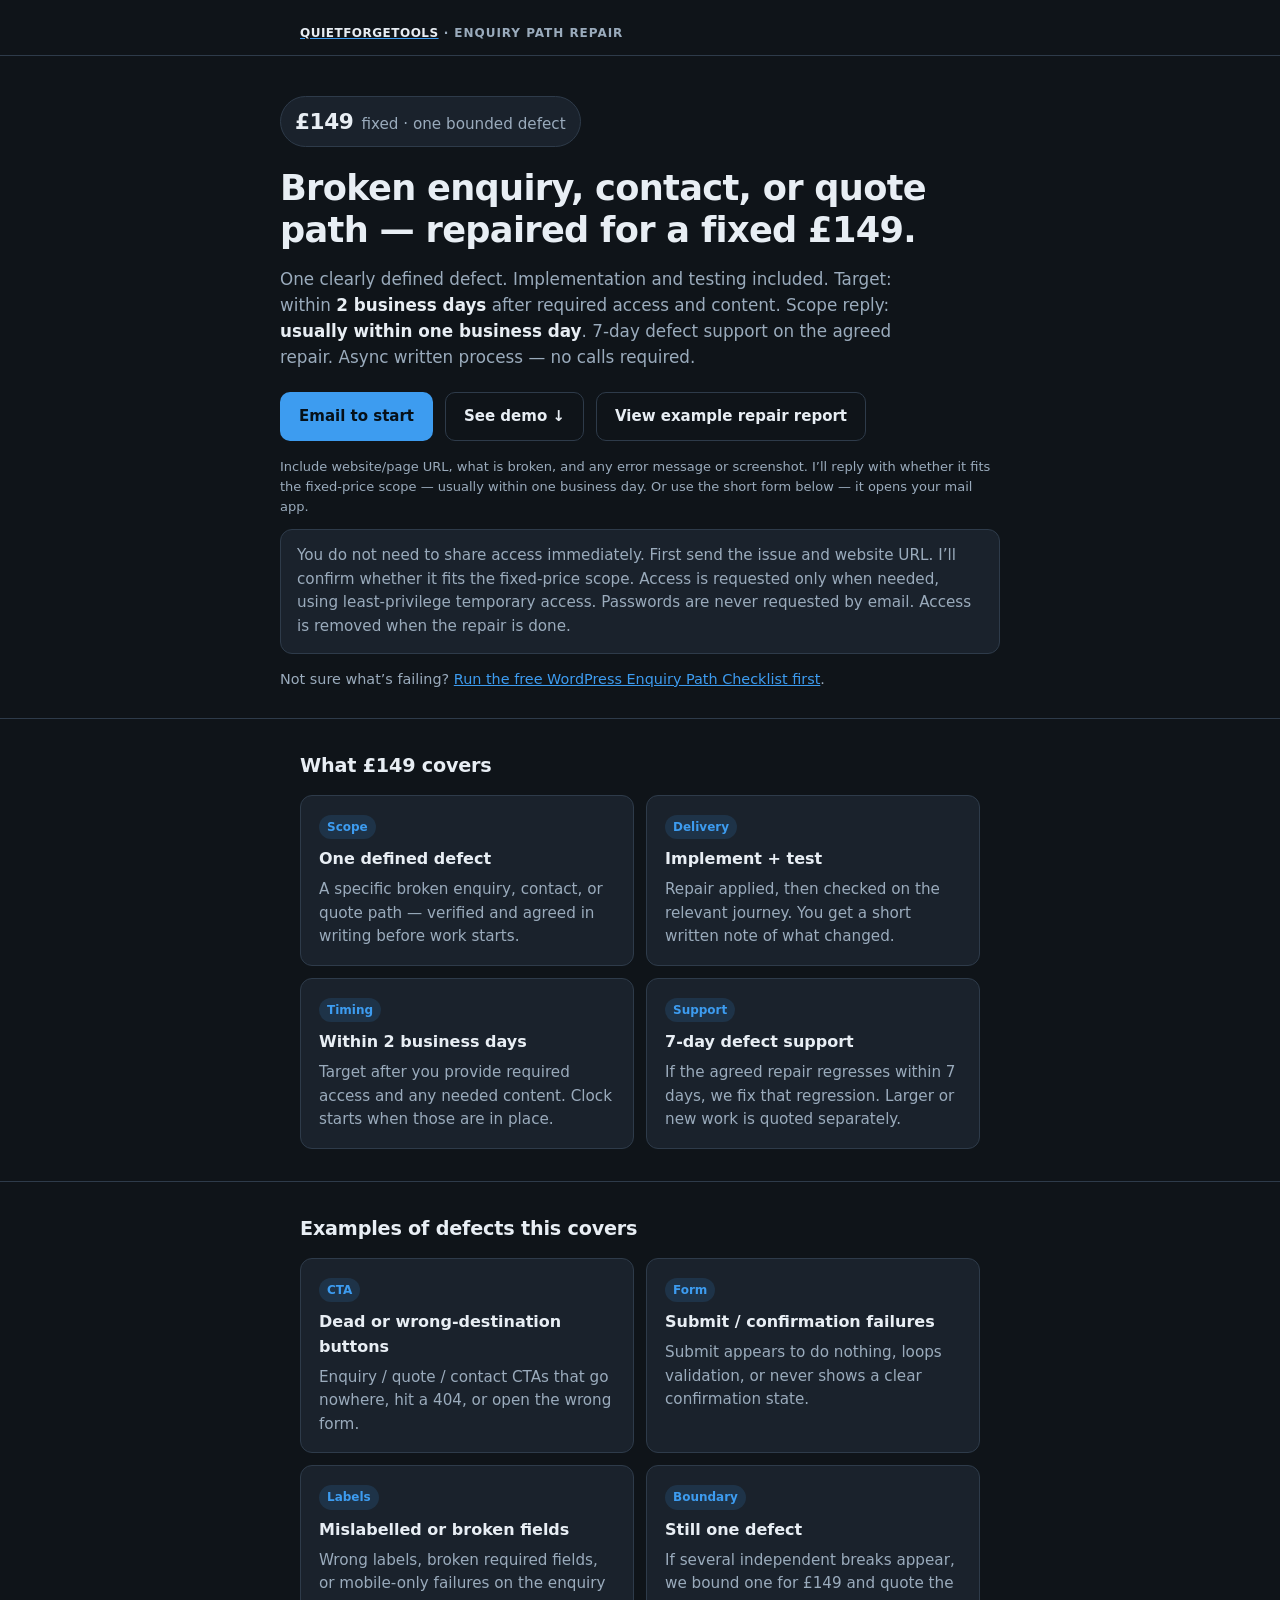
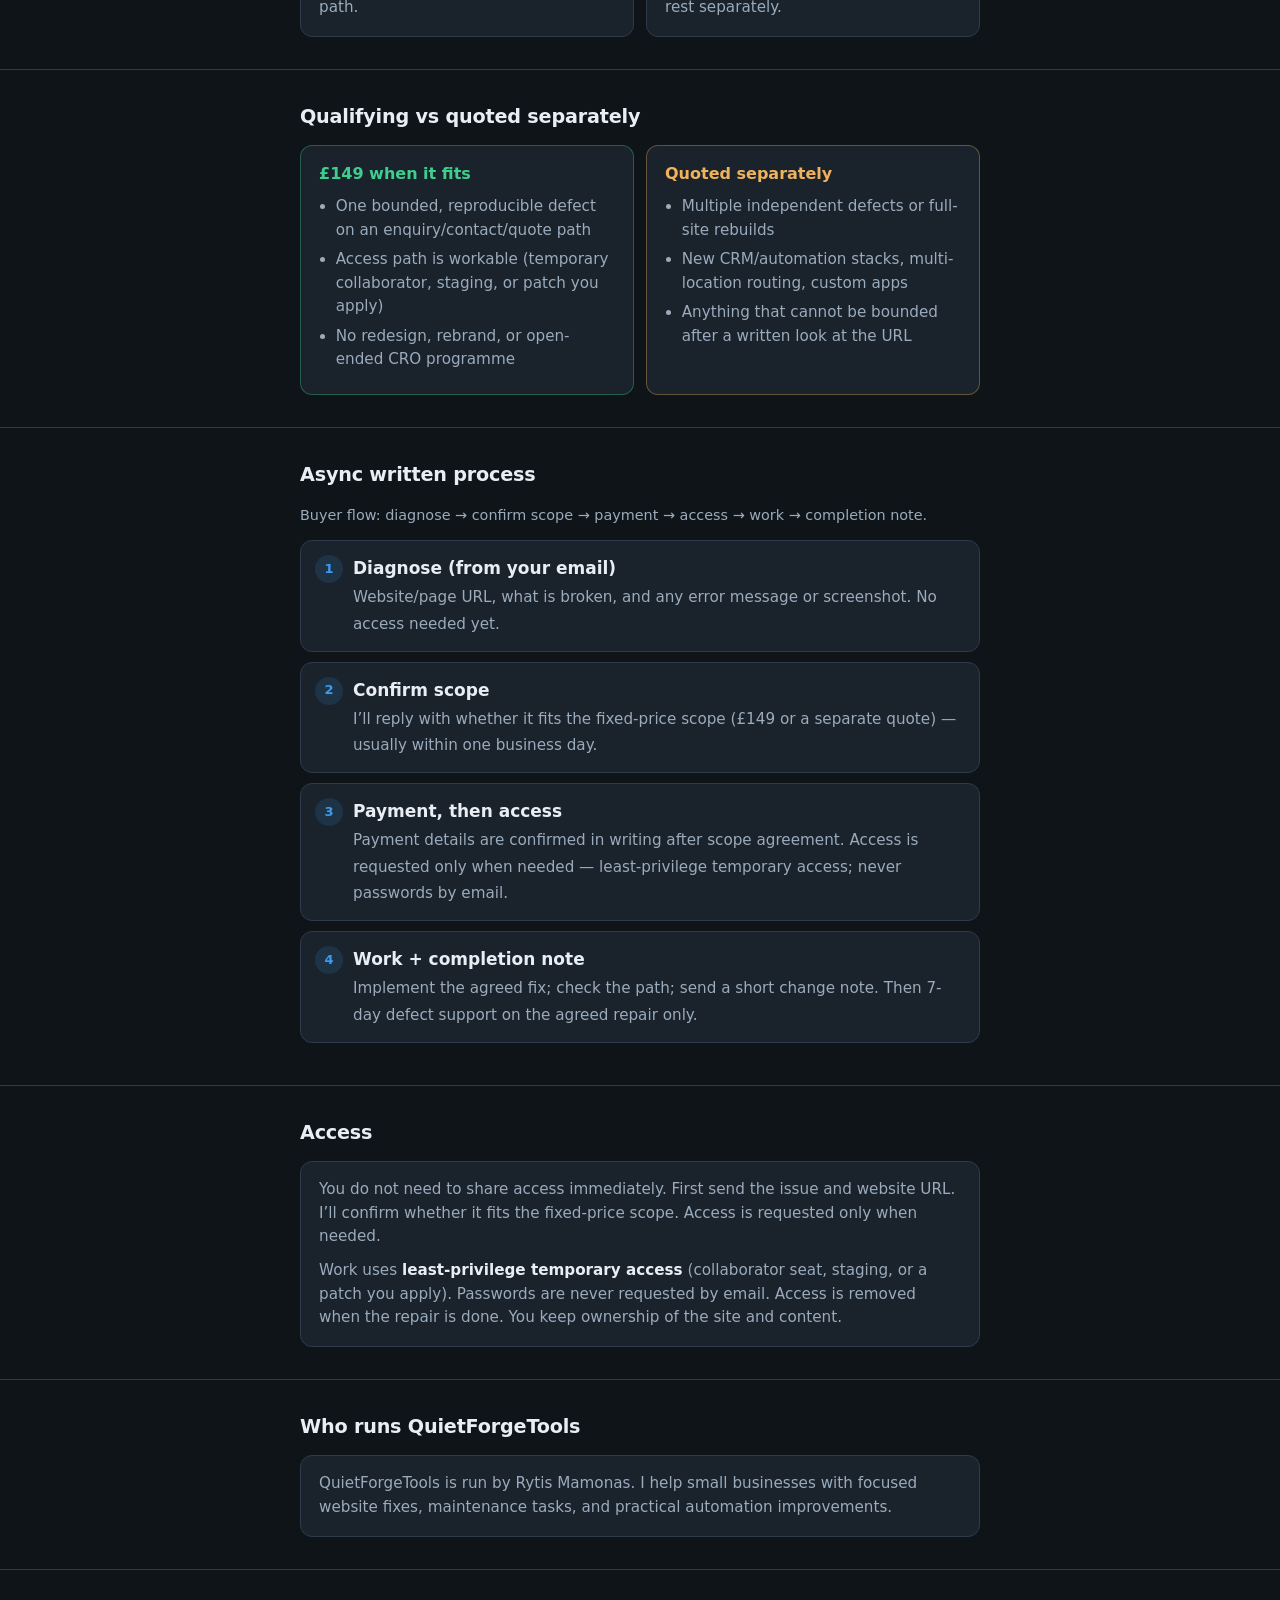
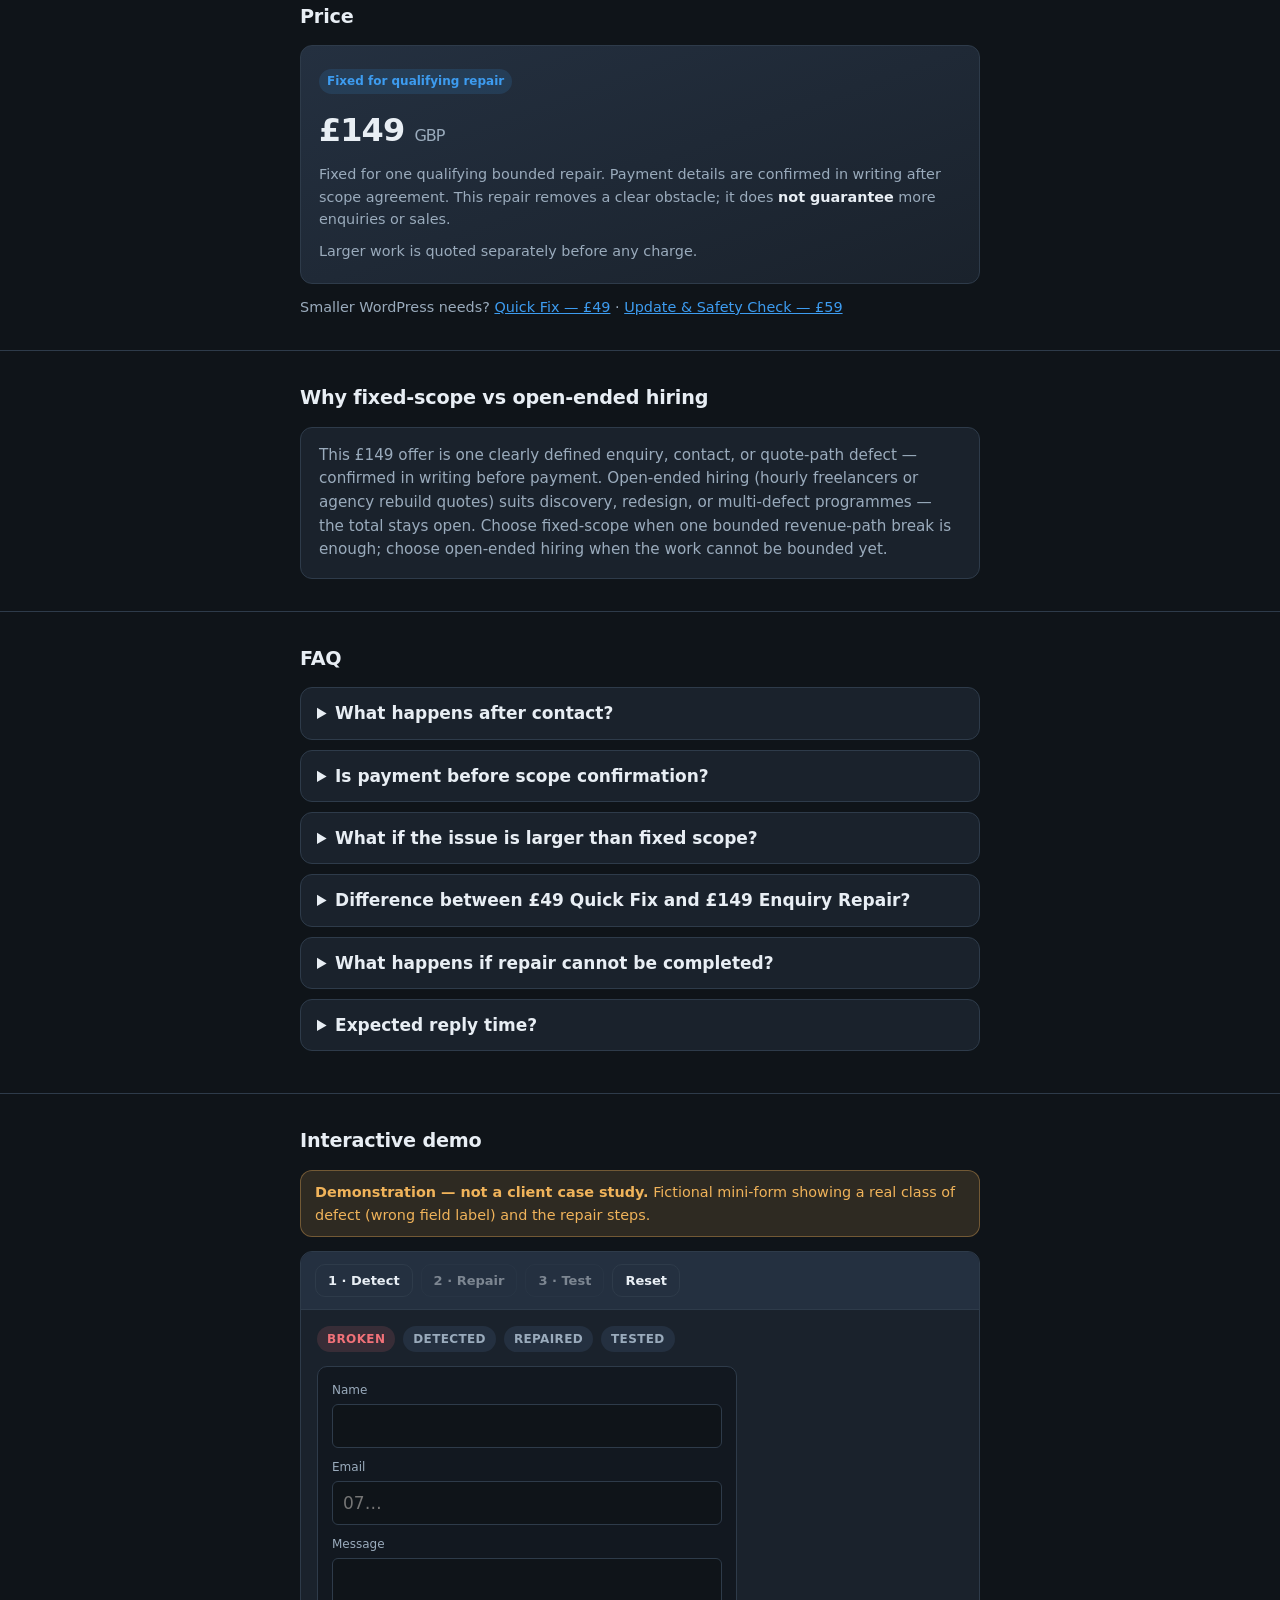
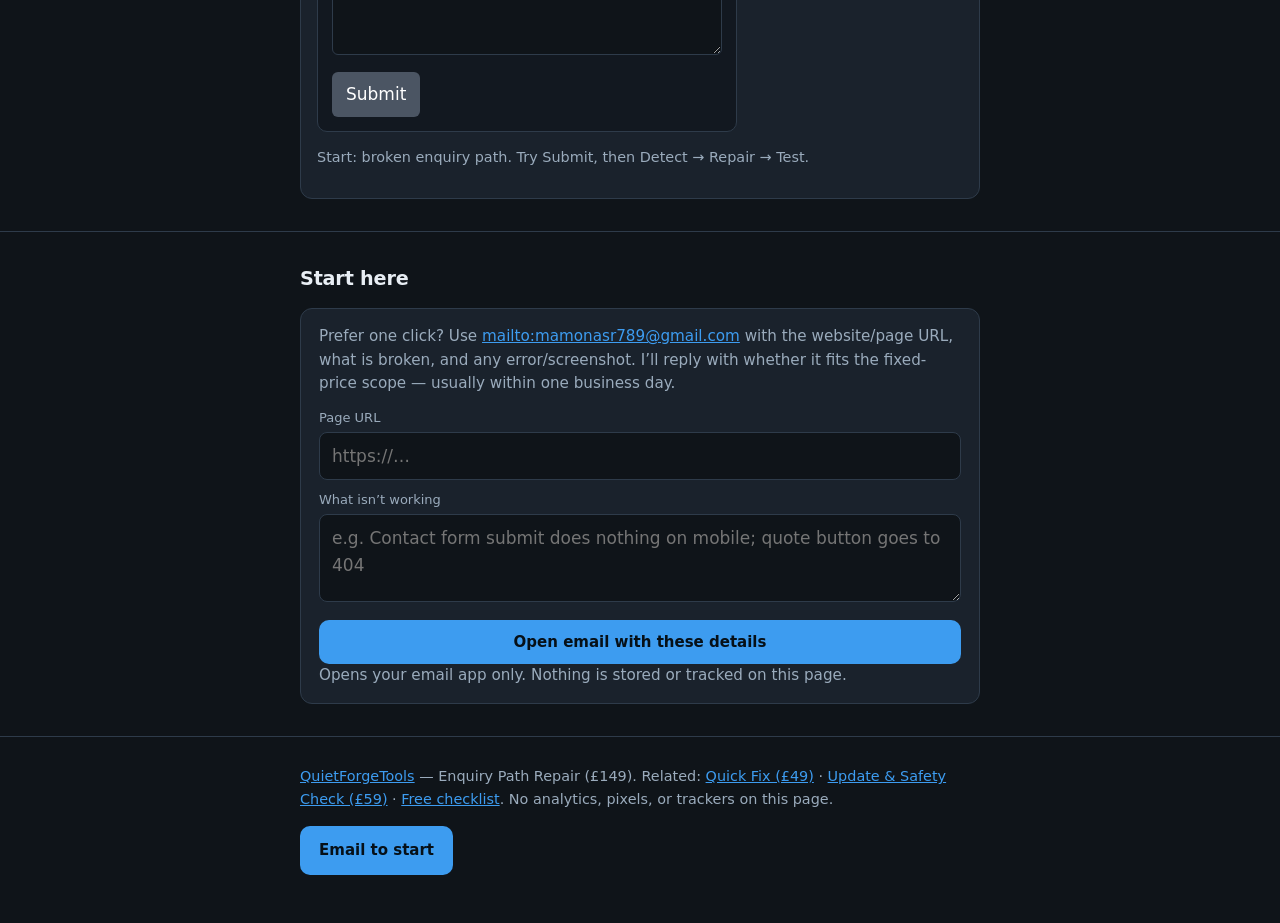
==== commit 2024e7a8: "TASK1002 (ChatGPT TASK991): add fictional sample repair report + landing CTA PROOF-GAP: interactive " ====
--- a/index.html
+++ b/index.html
@@ -29,6 +29,7 @@
       <div class="cta-row">
         <a class="btn btn-primary" href="mailto:mamonasr789@gmail.com?subject=Enquiry%20Path%20Repair%20%E2%80%94%20%C2%A3149&body=Website%20%2F%20page%20URL%3A%20%0AWhat%20is%20broken%3A%20%0AError%20message%20or%20screenshot%20(if%20any)%3A%20%0A%0AI%27ll%20reply%20with%20whether%20it%20fits%20the%20fixed-price%20scope.%0A">Email to start</a>
         <a class="btn btn-ghost" href="#demo">See demo ↓</a>
+        <a class="btn btn-ghost" href="sample-repair-report/">View example repair report</a>
         <p class="btn-note">Include website/page URL, what is broken, and any error message or screenshot. I’ll reply with whether it fits the fixed-price scope — usually within one business day. Or use the short form below — it opens your mail app.</p>
       </div>
       <div class="access-note">
